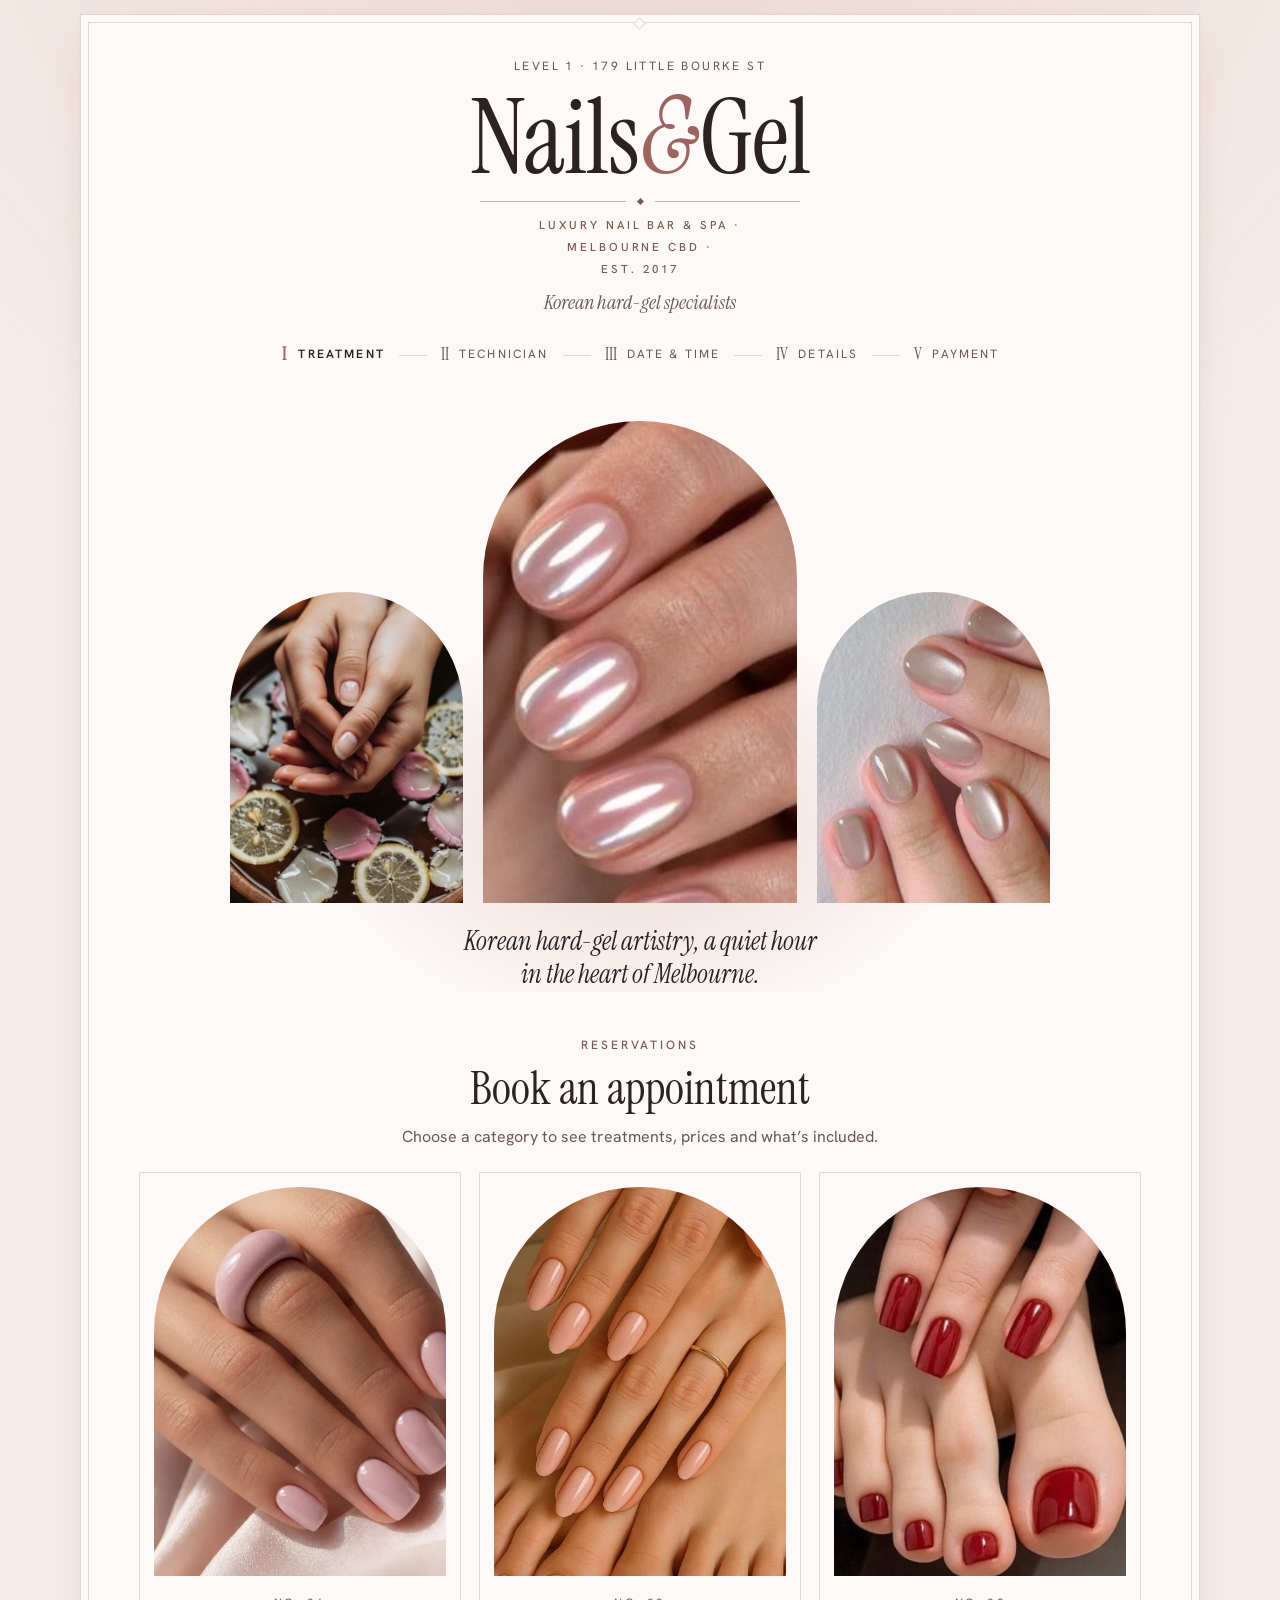
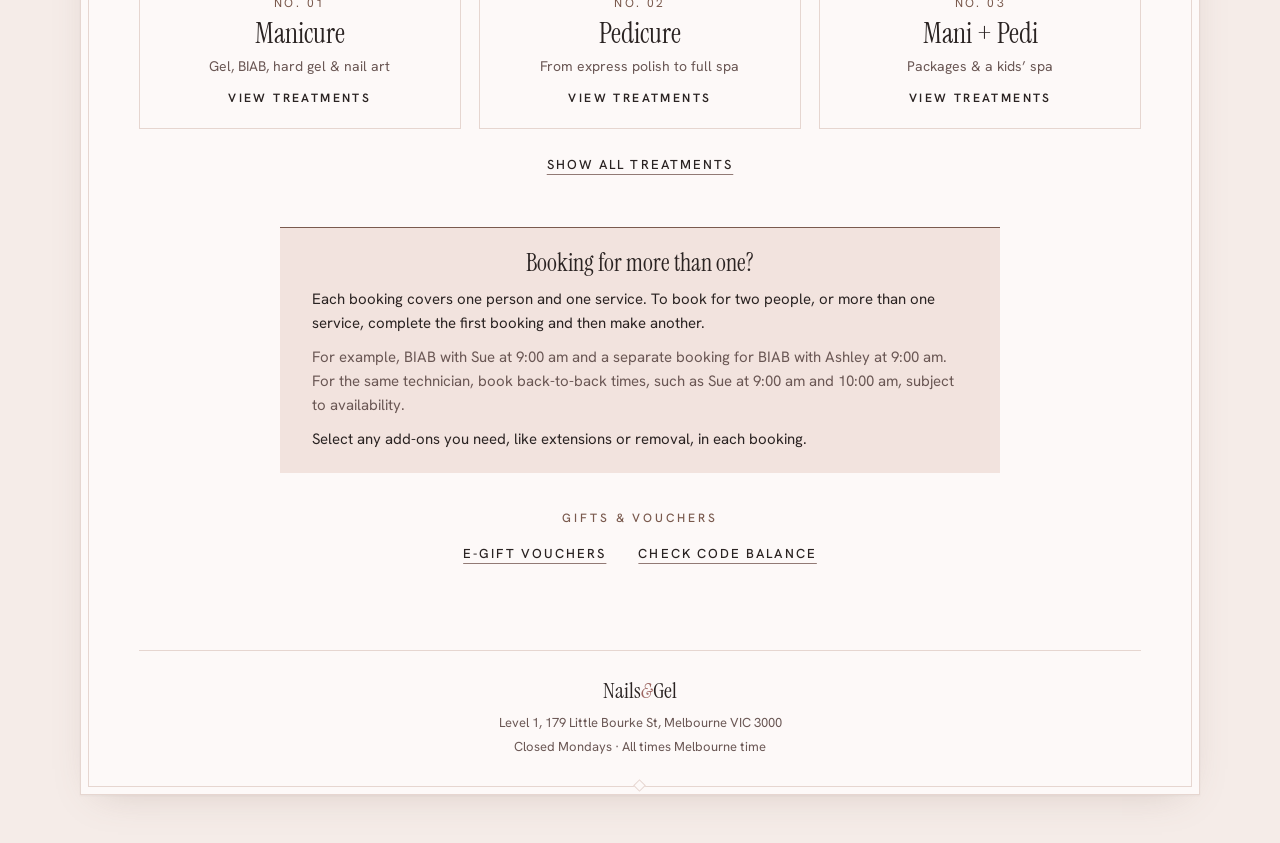
==== demo/index.html @ 98b52bda "Add Nails&Gel booking redesign: content, previews and demo - content/acuity-content.md: verbatim tra" ====
<!doctype html>
<html lang="en-AU">
<head>
<meta charset="utf-8">
<meta name="viewport" content="width=device-width, initial-scale=1, viewport-fit=cover">
<title>Nails&amp;Gel · Book an appointment</title>
<meta name="description" content="Book at Nails&amp;Gel, luxury nail bar &amp; spa and Korean hard-gel specialists in Melbourne CBD since 2017.">
<meta name="theme-color" content="#F5ECE8" media="(prefers-color-scheme: light)">
<meta name="theme-color" content="#161111" media="(prefers-color-scheme: dark)">
<link rel="preconnect" href="https://fonts.googleapis.com">
<link rel="preconnect" href="https://fonts.gstatic.com" crossorigin>
<link rel="stylesheet" href="https://fonts.googleapis.com/css2?family=Hanken+Grotesk:wght@400;500;600&amp;family=Instrument+Serif:ital@0;1&amp;display=swap">
<link rel="stylesheet" href="assets/style.css">
</head>
<body>
<!--BODY-->
<button type="button" class="skip" data-skip>Skip to booking</button>
<div class="maison">
  <header class="mast">
    <p class="addr-top">Level 1 · 179 Little Bourke St</p>
    <p class="wordmark">Nails<span class="amp">&amp;</span>Gel</p>
    <div class="rule" aria-hidden="true"><i></i></div>
    <p class="tagline"><span>Luxury nail bar &amp; spa</span> · <span>Melbourne CBD</span> · <span>Est. 2017</span></p>
    <p class="spec">Korean hard-gel specialists</p>
  </header>
  <nav class="progress" id="progress" aria-label="Booking steps"></nav>
  <div class="layout" id="layout">
    <main id="main" tabindex="-1"></main>
    <aside class="summary" id="summary" aria-label="Your booking"></aside>
  </div>
  <footer class="foot">
    <span class="fw">Nails<i>&amp;</i>Gel</span>
    <span>Level 1, 179 Little Bourke St, Melbourne VIC 3000</span>
    <span>Closed Mondays · All times Melbourne time</span>
  </footer>
</div>
<div id="live" class="sr-only" aria-live="polite" aria-atomic="true"></div>
<script src="assets/app.js"></script>
<!--/BODY-->
</body>
</html>
---- demo/assets/style.css ----
/* Nails&Gel · booking demo
   Type: Instrument Serif (display, with italic ampersand) + Hanken Grotesk (text)
   Palette: blush porcelain, rose-brown accent. All text pairs meet WCAG 2.2 AA. */

:root{
  color-scheme:light;
  --bg:#F5ECE8;          /* blush porcelain page */
  --wash:#EBD8D1;        /* gradient wash, decorative only */
  --surface:#FDF9F8;     /* card */
  --blush:#F2E3DE;       /* soft fills */
  --ink:#2A2322;         /* 13.3:1 on bg */
  --muted:#6A5754;       /* 5.8:1 on bg, 5.4:1 on blush */
  --accent:#7A5A4E;      /* rose-brown, 5.3:1 on bg */
  --rose:#9C6560;        /* display-size only (ampersand), 4.0:1 on surface */
  --line:#E6D6D0;        /* decorative hairlines */
  --field:#927A75;       /* input and control borders, 3:1+ */
  --ok:#3E6B52; --warn:#8A4B2F;
  --on-ink:#FDF9F8;
  --pay-bg:#000; --pay-fg:#fff;
  --tile-a:#F2E3DE; --tile-b:#E8D2CB;
  --shadow:0 1px 2px rgba(42,35,34,.04),0 12px 40px -18px rgba(122,90,78,.28);
  --display:"Instrument Serif","Iowan Old Style","Palatino Linotype",Palatino,"Book Antiqua",Georgia,serif;
  --body:"Hanken Grotesk",system-ui,-apple-system,"Segoe UI",Roboto,"Helvetica Neue",Arial,"Apple SD Gothic Neo","Noto Sans KR","Malgun Gothic",sans-serif;
  --r:2px;
}
@media (prefers-color-scheme:dark){
  :root:not([data-theme="light"]){
    color-scheme:dark;
    --bg:#161111; --wash:#2A1D1C; --surface:#1F1918; --blush:#2A201F;
    --ink:#F4EBE8; --muted:#BDACA8; --accent:#E2BCB1; --rose:#E7B7B1;
    --line:#3A2F2D; --field:#8A7671; --ok:#8CC7A5; --warn:#E9A98C;
    --on-ink:#1F1918; --pay-bg:#fff; --pay-fg:#000;
    --tile-a:#2A201F; --tile-b:#352826;
    --shadow:0 12px 40px -18px rgba(0,0,0,.6);
  }
}
:root[data-theme="dark"]{
  color-scheme:dark;
  --bg:#161111; --wash:#2A1D1C; --surface:#1F1918; --blush:#2A201F;
  --ink:#F4EBE8; --muted:#BDACA8; --accent:#E2BCB1; --rose:#E7B7B1;
  --line:#3A2F2D; --field:#8A7671; --ok:#8CC7A5; --warn:#E9A98C;
  --on-ink:#1F1918; --pay-bg:#fff; --pay-fg:#000;
  --tile-a:#2A201F; --tile-b:#352826;
  --shadow:0 12px 40px -18px rgba(0,0,0,.6);
}

*,*::before,*::after{box-sizing:border-box}
html{-webkit-text-size-adjust:100%;background:var(--bg)}
body{
  margin:0;min-height:100vh;
  background:
    radial-gradient(120% 60% at 50% -10%,var(--wash) 0%,transparent 60%),
    var(--bg);
  color:var(--ink);font-family:var(--body);font-size:16px;line-height:1.6;
  padding:14px 12px 48px;
  -webkit-font-smoothing:antialiased;overflow-x:hidden;
}
img{display:block;max-width:100%}
button,input,select{font:inherit;color:inherit}
button{cursor:pointer}
:focus-visible{outline:2px solid var(--ink);outline-offset:3px;border-radius:var(--r)}
.sr-only{position:absolute!important;width:1px;height:1px;padding:0;margin:-1px;overflow:hidden;clip:rect(0,0,0,0);white-space:nowrap;border:0}
.num{font-variant-numeric:tabular-nums lining-nums}
.skip{position:absolute;left:12px;top:-60px;background:var(--ink);color:var(--on-ink);padding:10px 16px;z-index:10;text-decoration:none}
.skip:focus{top:12px}

/* ---------- Frame ---------- */
.maison{
  max-width:1120px;margin-inline:auto;background:var(--surface);
  border:1px solid var(--line);outline:1px solid var(--line);outline-offset:-9px;
  box-shadow:var(--shadow);
  padding:34px clamp(18px,4.5vw,64px) 36px;position:relative;
}
.maison::before,.maison::after{ /* small corner ornaments on the inner frame */
  content:"";position:absolute;width:9px;height:9px;border:1px solid var(--line);background:var(--surface);transform:rotate(45deg);
}
.maison::before{top:4px;left:50%;margin-left:-5px}
.maison::after{bottom:4px;left:50%;margin-left:-5px}

/* ---------- Masthead ---------- */
.mast{text-align:center;display:grid;justify-items:center;gap:10px;padding-top:8px}
.addr-top{font-size:12px;letter-spacing:.2em;text-transform:uppercase;color:var(--muted);margin:0}
.wordmark{
  font-family:var(--display);font-weight:400;margin:0;
  font-size:clamp(52px,13vw,104px);line-height:.95;letter-spacing:-.01em;
  animation:mark 1.8s cubic-bezier(.2,.7,.2,1) both;
}
.wordmark .amp{font-style:italic;color:var(--rose);padding-inline:.02em;font-size:1.04em}
@keyframes mark{from{opacity:0;letter-spacing:.08em;filter:blur(3px)}to{opacity:1;letter-spacing:-.01em;filter:blur(0)}}
.rule{display:flex;align-items:center;gap:12px;width:min(320px,70%);color:var(--accent)}
.rule::before,.rule::after{content:"";flex:1;height:1px;background:currentColor;opacity:.45}
.rule i{width:5px;height:5px;background:currentColor;transform:rotate(45deg)}
.tagline{margin:0;font-size:11.5px;font-weight:500;letter-spacing:.26em;text-transform:uppercase;color:var(--accent);line-height:1.9;max-width:34ch}
.tagline span{white-space:nowrap}
.spec{margin:0;font-family:var(--display);font-style:italic;font-size:20px;color:var(--muted);line-height:1.3}

/* ---------- Progress ---------- */
.progress{margin:26px auto 0;max-width:760px}
.progress ol{list-style:none;margin:0;padding:0;display:none;justify-content:center;gap:0;counter-reset:s}
.progress li{display:flex;align-items:center;gap:10px;font-size:12px;letter-spacing:.18em;text-transform:uppercase;color:var(--muted);counter-increment:s;white-space:nowrap}
.progress li::before{content:counter(s,upper-roman);font-family:var(--display);font-size:17px;letter-spacing:0;text-transform:none;color:var(--muted);min-width:1ch;text-align:center}
.progress li:not(:last-child){margin-inline-end:14px}
.progress li:not(:last-child)::after{content:"";display:block;width:28px;height:1px;background:var(--line);margin-inline-start:4px}
.progress li[aria-current="step"]{color:var(--ink);font-weight:600}
.progress li[aria-current="step"]::before{color:var(--rose)}
.progress li.done{color:var(--accent)}
.pbar{display:grid;gap:8px;justify-items:center}
.pbar .lbl{font-size:12px;letter-spacing:.18em;text-transform:uppercase;color:var(--muted)}
.pbar .lbl b{color:var(--ink);font-weight:600}
.pbar .track{display:grid;grid-template-columns:repeat(5,1fr);gap:4px;width:min(260px,100%)}
.pbar .track i{height:2px;background:var(--line)}
.pbar .track i.on{background:var(--accent)}
@media (min-width:760px){.progress ol{display:flex}.pbar{display:none}}

/* ---------- Layout ---------- */
.layout{display:grid;grid-template-columns:minmax(0,1fr);gap:32px;margin-top:30px;align-items:start}
.layout.has-aside{grid-template-columns:minmax(0,1fr)}
@media (min-width:920px){.layout.has-aside{grid-template-columns:minmax(0,1fr) 300px;gap:48px}}
.layout:not(.has-aside) .summary{display:none}
main{min-width:0}
main:focus{outline:none}
h1,h2,h3{font-family:var(--display);font-weight:400;margin:0;text-wrap:balance;line-height:1.1}
h1{font-size:clamp(34px,6vw,46px)}
h1:focus{outline:none}
h1:focus-visible{outline:2px solid var(--ink);outline-offset:4px}
.eyebrow{font-size:12px;font-weight:500;letter-spacing:.24em;text-transform:uppercase;color:var(--accent);margin:0 0 8px}
.center{text-align:center}
.lede{color:var(--muted);margin:10px 0 0;max-width:60ch}
.center .lede{margin-inline:auto}
.sectionlabel{font-family:var(--body);line-height:1.4;font-size:12px;font-weight:600;letter-spacing:.22em;text-transform:uppercase;color:var(--accent);margin:34px 0 10px;display:flex;align-items:center;gap:12px}
.sectionlabel::after{content:"";flex:1;height:1px;background:var(--line)}
.back{display:inline-flex;align-items:center;gap:8px;min-height:44px;background:none;border:0;padding:0 2px;margin:-6px 0 10px;color:var(--muted);font-size:13px;font-weight:500;letter-spacing:.14em;text-transform:uppercase}
.back:hover{color:var(--ink)}
.textlink{background:none;border:0;padding:10px 2px;min-height:44px;color:var(--ink);text-decoration:underline;text-decoration-color:var(--field);text-underline-offset:5px;font-size:13px;font-weight:500;letter-spacing:.16em;text-transform:uppercase}
.textlink:hover{text-decoration-color:var(--ink)}
.inline-note{margin:4px 0 0;font-size:14px;color:var(--muted);text-align:center;min-height:1.6em}

/* ---------- Home: hero (the one wow: arches over a blush wash) ---------- */
.hero{position:relative;margin:4px auto 0;max-width:820px;padding:18px 0 0}
.hero::before{content:"";position:absolute;inset:30% 4% 0;background:radial-gradient(60% 70% at 50% 60%,var(--wash),transparent 70%);z-index:0}
.arches{position:relative;z-index:1;display:grid;grid-template-columns:1fr 1.35fr 1fr;gap:clamp(8px,2vw,20px);align-items:end}
.arch{margin:0;border-radius:999px 999px var(--r) var(--r);overflow:hidden;background:var(--blush);aspect-ratio:3/4.4}
.arch.mid{aspect-ratio:3/4.6}
.arch img{width:100%;height:100%;object-fit:cover}
.arch.side{aspect-ratio:3/4}
.hero-cap{position:relative;z-index:1;text-align:center;font-family:var(--display);font-style:italic;font-size:clamp(20px,3.4vw,26px);line-height:1.3;color:var(--ink);margin:22px auto 0;max-width:30ch}

.home-intro{margin-top:44px}
.cats{display:grid;grid-template-columns:1fr;gap:14px;margin-top:22px}
@media (min-width:640px){.cats{grid-template-columns:repeat(3,minmax(0,1fr));gap:18px}}
.cat{display:grid;grid-template-columns:96px minmax(0,1fr);align-items:center;gap:6px 16px;text-align:start;padding:12px;border:1px solid var(--line);background:var(--surface);transition:border-color .25s,transform .25s}
.cat:hover{border-color:var(--accent)}
.cat .img{grid-row:1/span 3;border-radius:999px 999px var(--r) var(--r);overflow:hidden;aspect-ratio:3/4;background:var(--blush)}
.cat .img img{width:100%;height:100%;object-fit:cover}
.cat .k{font-size:12px;letter-spacing:.2em;color:var(--accent);text-transform:uppercase;align-self:end}
.cat .t{font-family:var(--display);font-size:28px;line-height:1.05}
.cat .s{font-size:14px;color:var(--muted);align-self:start}
@media (min-width:640px){
  .cat{grid-template-columns:1fr;text-align:center;justify-items:center;padding:14px 14px 20px}
  .cat .img{grid-row:auto;width:100%;margin-bottom:12px}
  .cat .k{align-self:auto}
}
.cat .go{font-size:12px;letter-spacing:.2em;text-transform:uppercase;color:var(--ink);font-weight:600;margin-top:6px;display:none}
@media (min-width:640px){.cat .go{display:block}}
.showall{display:flex;justify-content:center;margin-top:14px}

.note{margin:40px auto 0;max-width:720px;background:var(--blush);padding:22px clamp(18px,4vw,32px);position:relative;border-top:1px solid var(--accent)}
.note h2{font-size:24px;text-align:center}
.note p{margin:10px 0 0;color:var(--ink);font-size:15px}
.note .ex{color:var(--muted)}
.gifts{margin:36px auto 0;text-align:center;display:grid;gap:4px;justify-items:center}
.gifts .row{display:flex;flex-wrap:wrap;justify-content:center;gap:0 28px}

.foot{margin-top:44px;padding-top:22px;border-top:1px solid var(--line);display:grid;gap:4px;text-align:center;font-size:13px;color:var(--muted)}
.foot .fw{font-family:var(--display);font-size:22px;color:var(--ink)}
.foot .fw i{color:var(--rose)}

/* ---------- Services ---------- */
.cat-head{text-align:center;margin-bottom:6px}
.groupnote{background:var(--blush);padding:14px 18px;font-size:15px;margin:22px 0 6px;border-inline-start:2px solid var(--accent)}
.svcs{display:grid;gap:14px;margin-top:18px}
.svc{display:grid;grid-template-columns:92px minmax(0,1fr);gap:0 16px;padding:14px;background:var(--surface);border:1px solid var(--line)}
@media (min-width:600px){.svc{grid-template-columns:150px minmax(0,1fr);gap:0 24px;padding:18px}}
@media (min-width:600px){.svc .media{grid-row:span 2}}
.svc .media{align-self:start;aspect-ratio:1;overflow:hidden;background:var(--blush);border-radius:var(--r)}
.svc .media img{width:100%;height:100%;object-fit:cover}
.svc .media.pos-bottom img{object-position:50% 85%}
.tile{width:100%;height:100%;display:grid;place-content:center;text-align:center;padding:8px;background:linear-gradient(160deg,var(--tile-a),var(--tile-b));color:var(--accent)}
.tile b{display:block;font-family:var(--display);font-style:italic;font-weight:400;font-size:clamp(22px,4.6vw,34px);line-height:1;color:var(--ink)}
.tile small{display:block;margin-top:6px;font-size:10px;font-weight:600;letter-spacing:.2em;text-transform:uppercase;color:var(--accent)}
.tile.sig{background:var(--ink);color:var(--on-ink)}
.tile.sig b{color:var(--on-ink)}
.tile.sig small{color:var(--on-ink);opacity:.85}
.tile .dots{display:flex;gap:5px;justify-content:center;margin-top:8px}
.tile .dots i{width:5px;height:5px;border-radius:50%;border:1px solid var(--accent)}
.tile .dots i.f{background:var(--accent)}
.svc h3{font-size:clamp(23px,3.6vw,28px);line-height:1.1}
.svc .meta{display:flex;flex-wrap:wrap;align-items:baseline;gap:2px 10px;margin-top:6px;font-size:14px;color:var(--muted)}
.svc .price{font-size:16px;font-weight:600;color:var(--ink)}
.svc .price small{font-weight:400;font-size:14px;color:var(--muted)}
.svc .price .blk{display:block}
.svc .desc{margin:8px 0 0;font-size:15px;grid-column:1/-1}
@media (min-width:600px){.svc .desc{grid-column:auto}}
.svc .body{min-width:0}
.svc .more{grid-column:1/-1;min-width:0}
@media (min-width:600px){.svc .more{grid-column:2}}
.chips{display:flex;flex-wrap:wrap;gap:6px;margin:10px 0 0;padding:0;list-style:none}
.chip{font-size:12.5px;border:1px solid var(--line);padding:2px 9px;color:var(--muted);background:var(--surface);border-radius:999px;line-height:1.5}
.chip.good{color:var(--ok);border-color:currentColor}
.chip.no{color:var(--warn);border-color:currentColor}
.chip.good::before{content:"✓ "}
.chip.no::before{content:"✕ ";font-size:.9em}
.flag{display:inline-block;font-size:11px;font-weight:600;letter-spacing:.08em;text-transform:uppercase;border:1px dashed var(--warn);color:var(--warn);padding:0 7px;border-radius:999px;line-height:1.7}
.svc-foot{display:flex;flex-wrap:wrap;gap:10px;align-items:center;justify-content:space-between;margin-top:14px}
.btn{display:inline-flex;align-items:center;justify-content:center;gap:10px;min-height:46px;padding:0 24px;border:1px solid var(--ink);background:var(--ink);color:var(--on-ink);font-size:13px;font-weight:600;letter-spacing:.18em;text-transform:uppercase;border-radius:var(--r);transition:background .2s,color .2s}
.btn:hover{background:transparent;color:var(--ink)}
.btn.ghost{background:transparent;color:var(--ink)}
.btn.ghost:hover{background:var(--ink);color:var(--on-ink)}
.svc .btn{width:100%}
@media (min-width:600px){.svc .btn{width:auto;margin-inline-start:auto}}
.allgroup+.allgroup{margin-top:46px}
.allgroup h2{font-size:32px;text-align:center}

/* ---------- Technicians ---------- */
.loc{font-size:14px;color:var(--muted);margin:10px 0 0}
.techs{display:grid;gap:12px;margin-top:20px}
@media (min-width:640px){.techs{grid-template-columns:1fr 1fr}}
.tech{display:grid;grid-template-columns:56px minmax(0,1fr);gap:2px 16px;align-items:start;text-align:start;padding:18px;border:1px solid var(--line);background:var(--surface);min-height:44px;transition:border-color .2s,background .2s}
.tech:hover{border-color:var(--accent)}
.tech[aria-pressed="true"]{border-color:var(--ink);background:var(--blush)}
.mono{grid-row:1/span 3;width:56px;height:56px;border-radius:50%;border:1px solid var(--accent);display:grid;place-items:center;font-family:var(--display);font-style:italic;font-size:28px;color:var(--accent);line-height:1}
.tech .n{font-family:var(--display);font-size:26px;line-height:1.1}
.tech .r{font-size:12px;font-weight:600;letter-spacing:.14em;text-transform:uppercase;color:var(--accent)}
.tech .d{color:var(--muted);font-size:15px;margin-top:4px}

/* ---------- Add-ons & calendar ---------- */
.checks{display:grid;gap:8px}
.check{display:flex;gap:14px;align-items:flex-start;padding:12px 14px;border:1px solid var(--line);background:var(--surface);cursor:pointer;min-height:48px}
.check:hover{border-color:var(--field)}
.check input{appearance:none;-webkit-appearance:none;flex:none;width:22px;height:22px;margin:1px 0 0;border:1.5px solid var(--field);border-radius:var(--r);background:var(--surface);display:grid;place-items:center;cursor:pointer}
.check input::after{content:"";width:6px;height:11px;border:solid var(--on-ink);border-width:0 2px 2px 0;transform:rotate(45deg) translate(-1px,-1px);opacity:0}
.check input:checked{background:var(--ink);border-color:var(--ink)}
.check input:checked::after{opacity:1}
.check:has(input:checked){border-color:var(--accent);background:var(--blush)}
.check .x{display:block;font-size:14px;color:var(--muted)}
.check .req{color:var(--warn)}
.two{display:grid;gap:0}
.cal{border:1px solid var(--line);background:var(--surface);padding:14px}
.calhead{display:flex;justify-content:space-between;align-items:center;margin-bottom:8px}
.calhead b{font-family:var(--display);font-weight:400;font-size:24px}
.calhead button{border:1px solid var(--field);background:transparent;width:44px;height:44px;border-radius:50%;font-size:20px;line-height:1}
.calhead button:disabled{opacity:.35;cursor:not-allowed}
.grid7{display:grid;grid-template-columns:repeat(7,minmax(0,1fr));gap:0;text-align:center;max-width:420px;margin-inline:auto}
.dow{font-size:11px;font-weight:600;letter-spacing:.12em;color:var(--muted);padding-block:6px}
.day{height:46px;border:1px solid transparent;background:transparent;display:grid;place-items:center;font-variant-numeric:tabular-nums;position:relative;min-width:0;border-radius:999px;font-size:15px;padding:0}
.day:hover:not(:disabled){border-color:var(--field)}
.day:disabled{color:var(--muted);opacity:.45;cursor:not-allowed;text-decoration:line-through;text-decoration-color:transparent}
.day[aria-pressed="true"]{background:var(--ink);color:var(--on-ink)}
.day .we{position:absolute;bottom:5px;left:50%;transform:translateX(-50%);width:4px;height:4px;border-radius:50%;background:var(--rose)}
.day[aria-pressed="true"] .we{background:var(--on-ink)}
.legend{display:grid;gap:2px;font-size:13px;color:var(--muted);margin-top:10px}
.legend i{display:inline-block;width:6px;height:6px;border-radius:50%;background:var(--rose);margin-inline-end:8px;vertical-align:middle}
.slots{display:grid;grid-template-columns:repeat(auto-fill,minmax(92px,1fr));gap:8px}
.slot{min-height:46px;border:1px solid var(--field);background:var(--surface);padding:8px 4px;font-variant-numeric:tabular-nums;border-radius:var(--r);font-size:15px}
.slot:hover{border-color:var(--ink)}
.slot[aria-pressed="true"]{background:var(--ink);color:var(--on-ink);border-color:var(--ink)}
.placeholder{border:1px dashed var(--field);padding:22px;text-align:center;color:var(--muted);font-size:15px;font-family:var(--display);font-style:italic;font-size:20px}
.hint{font-size:13px;color:var(--muted);margin:8px 0 0}

/* ---------- Form ---------- */
.form{display:grid;grid-template-columns:1fr;gap:16px;margin-top:6px}
@media (min-width:600px){.form{grid-template-columns:1fr 1fr}}
.full{grid-column:1/-1}
.field{display:grid;gap:6px;font-size:14px;font-weight:600}
.field .req{color:var(--warn);font-weight:400}
.field input,.field select{min-height:48px;padding:10px 14px;border:1px solid var(--field);background:var(--surface);font-weight:400;border-radius:var(--r);width:100%;min-width:0;font-size:16px}
.field input:focus-visible,.field select:focus-visible{outline-offset:1px}
.field .hint{font-weight:400;margin:0}
.phone{display:grid;grid-template-columns:auto minmax(0,1fr)}
.phone select{width:auto;border-inline-end:0;border-radius:var(--r) 0 0 var(--r);padding-inline:10px 6px;background:var(--blush)}
.phone input{border-radius:0 var(--r) var(--r) 0}
.korean{margin:0;padding:12px 14px;background:var(--blush);font-size:15px;color:var(--ink)}
.korean span{display:block;font-size:12px;color:var(--muted);margin-top:2px}
.legal-links{display:flex;flex-wrap:wrap;gap:0 18px;margin:-6px 0 0 50px}
.legal-links .textlink{font-size:12px;letter-spacing:.12em;padding-block:6px}
.policies{display:grid;gap:8px}
details{border:1px solid var(--line);background:var(--surface)}
details[open]{border-color:var(--field)}
summary{cursor:pointer;padding:12px 16px;min-height:52px;display:grid;grid-template-columns:minmax(0,1fr) auto;align-items:center;gap:2px 12px;list-style:none}
summary::-webkit-details-marker{display:none}
summary .st{font-family:var(--display);font-size:21px;line-height:1.2}
summary small{grid-column:1;font-size:13px;color:var(--muted)}
summary::after{content:"+";grid-row:1/span 2;grid-column:2;font-size:22px;font-weight:300;color:var(--accent);width:28px;text-align:center}
details[open] summary::after{content:"–"}
.pbody{padding:0 16px 16px;font-size:15px}
.pbody ol,.pbody ul{margin:6px 0 0;padding-inline-start:20px;display:grid;gap:6px}
.pbody p{margin:8px 0 0}
.cta{margin-top:22px;width:100%;min-height:54px;border:1px solid var(--ink);background:var(--ink);color:var(--on-ink);font-size:14px;font-weight:600;letter-spacing:.2em;text-transform:uppercase;border-radius:var(--r)}
.cta:disabled{background:transparent;color:var(--muted);border-color:var(--field);cursor:not-allowed}
.why{font-size:14px;color:var(--muted);margin-top:10px;text-align:center}

/* ---------- Payment ---------- */
.paybox{display:grid;gap:12px;margin-top:22px;max-width:480px}
.depositline{display:flex;justify-content:space-between;align-items:baseline;padding:14px 0;border-block:1px solid var(--line);margin-top:18px;max-width:480px}
.depositline b{font-family:var(--display);font-weight:400;font-size:34px}
.depositline span{font-size:14px;color:var(--muted)}
.applepay{height:54px;border:0;border-radius:8px;background:var(--pay-bg);color:var(--pay-fg);font:500 21px/1 -apple-system,"SF Pro Text","Helvetica Neue",Arial,sans-serif;display:flex;align-items:center;justify-content:center;gap:4px;letter-spacing:-.01em}
.applepay svg{width:19px;height:23px;fill:currentColor;margin-top:-4px}
.gpay{height:54px;border:1px solid var(--field);border-radius:8px;background:#fff;color:#3c4043;font:500 19px/1 "Google Sans",Roboto,Arial,sans-serif;display:flex;align-items:center;justify-content:center;gap:6px}
.gpay svg{width:20px;height:20px}
.or{display:flex;align-items:center;gap:12px;color:var(--muted);font-size:12px;letter-spacing:.18em;text-transform:uppercase;margin-block:6px}
.or::before,.or::after{content:"";flex:1;height:1px;background:var(--line)}
.cardform{display:grid;gap:12px;grid-template-columns:1fr 1fr}
.cardform .full{grid-column:1/-1}
.cards{display:flex;gap:6px;flex-wrap:wrap;font-size:11px;font-weight:600;letter-spacing:.08em;color:var(--muted)}
.cards span{border:1px solid var(--line);padding:1px 6px;border-radius:3px}
.secure{font-size:13px;color:var(--muted);text-align:center;margin:0}

/* ---------- Summary ---------- */
.summary{border:1px solid var(--line);background:var(--surface);padding:22px;display:grid;gap:10px;align-content:start;position:relative}
@media (min-width:920px){.summary{position:sticky;top:18px}}
.summary h2{font-size:26px;text-align:center}
.summary .sm-img{aspect-ratio:16/9;overflow:hidden;border-radius:var(--r);background:var(--blush)}
.summary .sm-img img{width:100%;height:100%;object-fit:cover}
.srow{display:flex;justify-content:space-between;gap:14px;font-size:15px;border-top:1px solid var(--line);padding-top:8px}
.srow span:first-child{color:var(--muted);flex:none}
.srow span:last-child{text-align:end}
.srow.total{border-top:1px solid var(--ink);padding-top:10px;font-weight:600}
.srow.total span:first-child{color:var(--ink)}
.small{color:var(--muted);font-size:13px;margin:0}

/* ---------- Confirmation ---------- */
.done{text-align:center;padding-block:20px 8px;display:grid;gap:12px;justify-items:center}
.done .seal{width:84px;height:84px;border:1px solid var(--accent);border-radius:50%;display:grid;place-items:center;outline:1px solid var(--line);outline-offset:5px}
.done .seal svg{width:30px;height:30px;stroke:var(--accent);fill:none;stroke-width:1.5}
.done .when{font-family:var(--display);font-size:26px;line-height:1.25;margin:0}

@media (prefers-reduced-motion:reduce){
  *,*::before,*::after{animation:none!important;transition:none!important}
}
@media (max-width:380px){
  body{padding-inline:8px}
  .maison{padding-inline:14px;outline-offset:-6px}
  .tagline{font-size:10.5px;letter-spacing:.2em}
  .cal{padding:10px 6px}
}
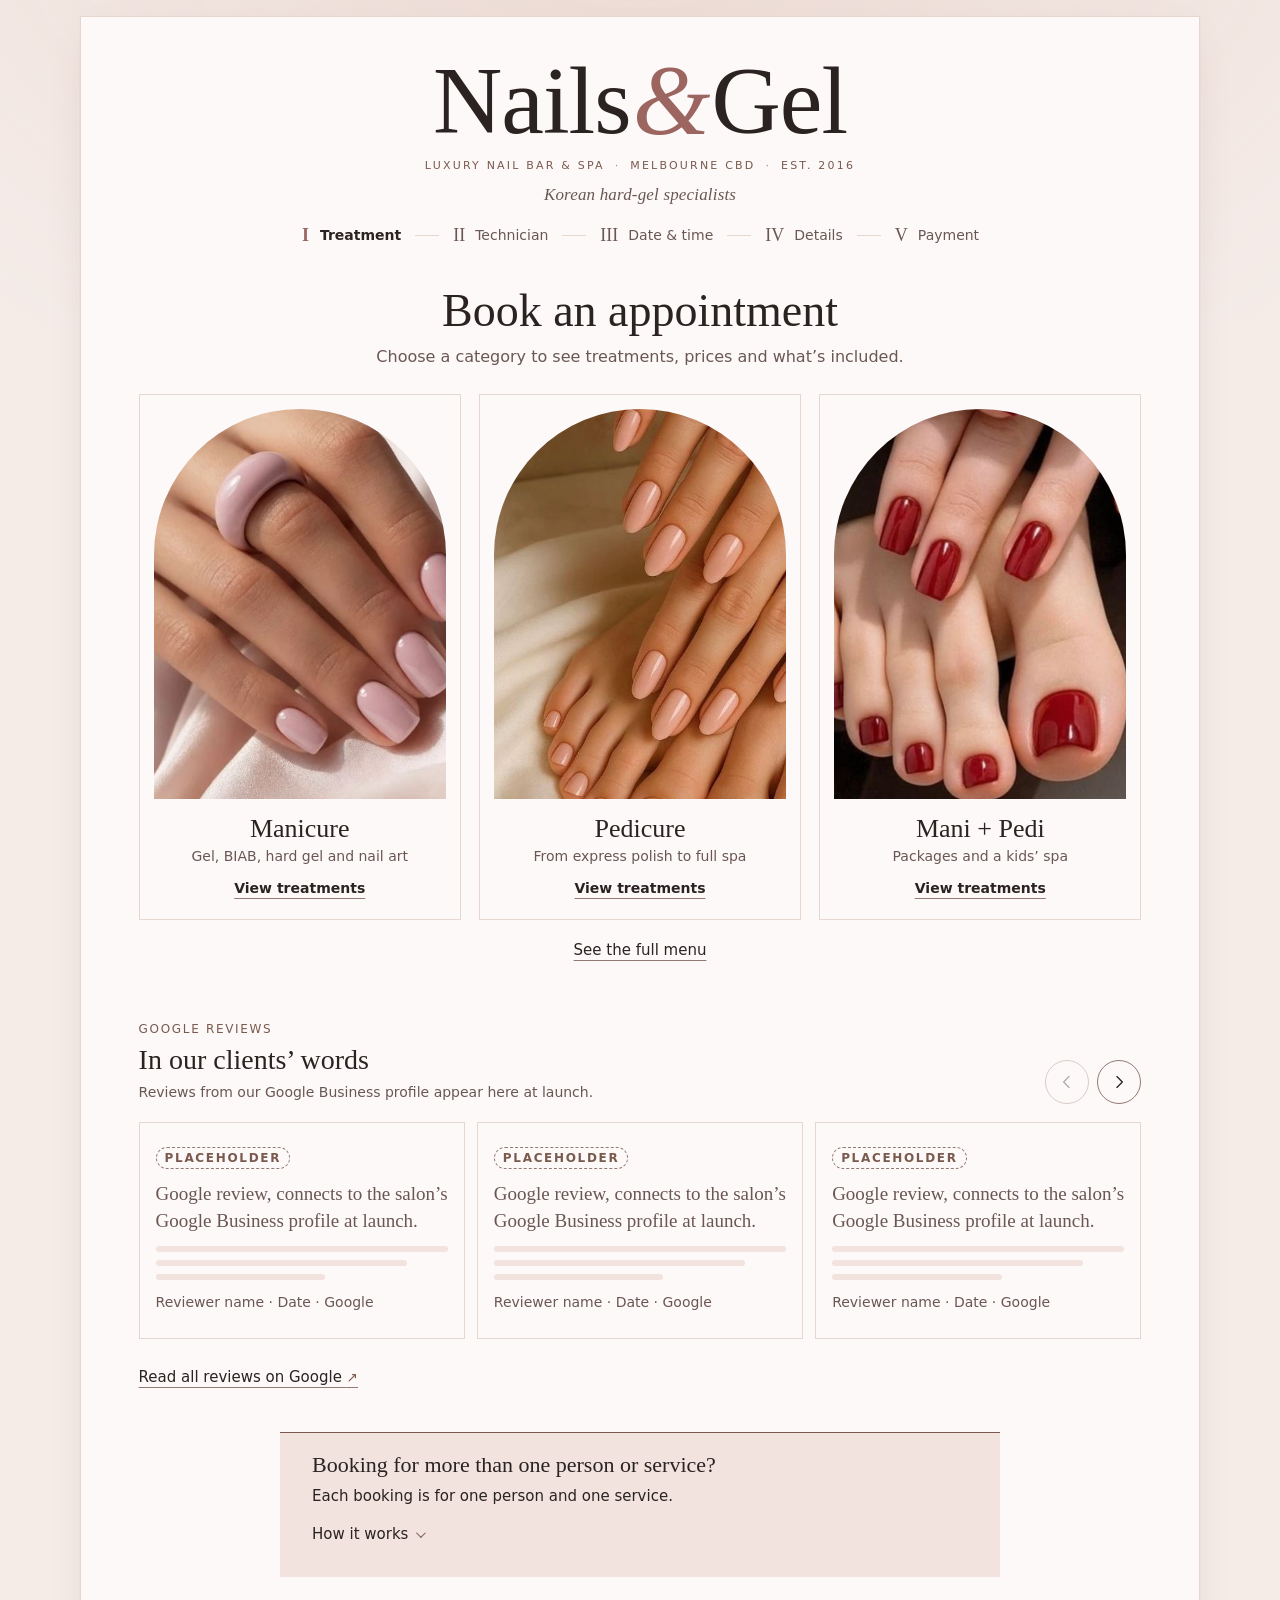
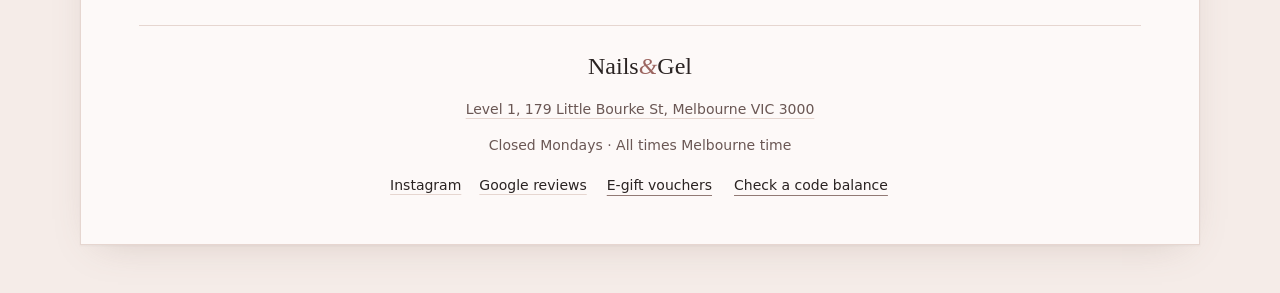
==== commit 13eaa2df: "Refine Nails&Gel demo after expert reviews and QA - Masthead: wordmark, tagline with Est. 2016, Kore" ====
--- a/demo/index.html
+++ b/demo/index.html
@@ -3,25 +3,36 @@
 <head>
 <meta charset="utf-8">
 <meta name="viewport" content="width=device-width, initial-scale=1, viewport-fit=cover">
-<title>Nails&amp;Gel · Book an appointment</title>
-<meta name="description" content="Book at Nails&amp;Gel, luxury nail bar &amp; spa and Korean hard-gel specialists in Melbourne CBD since 2017.">
-<meta name="theme-color" content="#F5ECE8" media="(prefers-color-scheme: light)">
+<meta http-equiv="Content-Security-Policy" content="default-src 'none'; script-src 'self'; style-src 'self' https://fonts.googleapis.com; font-src https://fonts.gstatic.com; img-src 'self'; object-src 'none'; base-uri 'none'; form-action 'none'">
+<meta name="referrer" content="strict-origin-when-cross-origin">
+<title>Korean Nail Salon Melbourne CBD · Hard Gel &amp; BIAB · Nails&amp;Gel</title>
+<meta name="description" content="Korean hard-gel specialists in Melbourne CBD since 2016. Hard gel, BIAB and gel manicures, spa pedicures and nail art. Level 1, 179 Little Bourke St. Book online.">
+<meta property="og:type" content="website">
+<meta property="og:locale" content="en_AU">
+<meta property="og:site_name" content="Nails&amp;Gel">
+<meta property="og:title" content="Nails&amp;Gel · Korean nail salon, Melbourne CBD">
+<meta property="og:description" content="Korean hard-gel specialists in Melbourne CBD since 2016. Hard gel, BIAB and gel manicures, spa pedicures and nail art. Level 1, 179 Little Bourke St. Book online.">
+<meta name="theme-color" content="#FDF9F8" media="(prefers-color-scheme: light)">
 <meta name="theme-color" content="#161111" media="(prefers-color-scheme: dark)">
 <link rel="preconnect" href="https://fonts.googleapis.com">
 <link rel="preconnect" href="https://fonts.gstatic.com" crossorigin>
 <link rel="stylesheet" href="https://fonts.googleapis.com/css2?family=Hanken+Grotesk:wght@400;500;600&amp;family=Instrument+Serif:ital@0;1&amp;display=swap">
 <link rel="stylesheet" href="assets/style.css">
+<!-- JSON-LD is a data block, not an executed script, so script-src 'self' does not block it.
+     No aggregateRating and no openingHours until live Google data and confirmed hours exist. -->
+<script type="application/ld+json">
+{"@context":"https://schema.org","@type":"NailSalon","name":"Nails&Gel","description":"Luxury nail bar and spa. Korean hard-gel specialists in Melbourne CBD.","foundingDate":"2016","address":{"@type":"PostalAddress","streetAddress":"Level 1, 179 Little Bourke St","addressLocality":"Melbourne","addressRegion":"VIC","postalCode":"3000","addressCountry":"AU"},"sameAs":["https://www.instagram.com/nailangelmelbourne/"]}
+</script>
+<script src="assets/app.js" defer></script>
 </head>
 <body>
 <!--BODY-->
-<button type="button" class="skip" data-skip>Skip to booking</button>
-<div class="maison">
+<a class="skip" href="#main">Skip to booking</a>
+<div class="maison" data-step="0">
   <header class="mast">
-    <p class="addr-top">Level 1 · 179 Little Bourke St</p>
-    <p class="wordmark">Nails<span class="amp">&amp;</span>Gel</p>
-    <div class="rule" aria-hidden="true"><i></i></div>
-    <p class="tagline"><span>Luxury nail bar &amp; spa</span> · <span>Melbourne CBD</span> · <span>Est. 2017</span></p>
-    <p class="spec">Korean hard-gel specialists</p>
+    <a class="wordmark" href="./" data-reset aria-label="Nails&amp;Gel, start a new booking">Nails<span class="amp">&amp;</span>Gel</a>
+    <p class="tagline"><span>Luxury nail bar &amp; spa</span><span>Melbourne CBD</span><span>Est. 2016</span></p>
+    <p class="subtitle">Korean hard-gel specialists</p>
   </header>
   <nav class="progress" id="progress" aria-label="Booking steps"></nav>
   <div class="layout" id="layout">
@@ -30,12 +41,31 @@
   </div>
   <footer class="foot">
     <span class="fw">Nails<i>&amp;</i>Gel</span>
-    <span>Level 1, 179 Little Bourke St, Melbourne VIC 3000</span>
+    <a href="https://www.google.com/maps/search/?api=1&amp;query=Level%201%2C%20179%20Little%20Bourke%20St%2C%20Melbourne%20VIC%203000" target="_blank" rel="noopener noreferrer">Level 1, 179 Little Bourke St, Melbourne <span class="nowrap">VIC 3000</span><span class="sr-only"> (map, opens in a new tab)</span></a>
     <span>Closed Mondays · All times Melbourne time</span>
+    <span class="foot-links">
+      <a href="https://www.instagram.com/nailangelmelbourne/" target="_blank" rel="noopener noreferrer">Instagram<span class="sr-only"> (opens in a new tab)</span></a>
+      <a href="https://www.google.com/maps/search/?api=1&amp;query=Nail%26Gel%20179%20Little%20Bourke%20St%20Melbourne" target="_blank" rel="noopener noreferrer">Google reviews<span class="sr-only"> (opens in a new tab)</span></a>
+      <button type="button" class="textlink" data-note="E-gift vouchers" data-target="footnote">E-gift vouchers</button>
+      <button type="button" class="textlink" data-note="Code balance check" data-target="footnote">Check a code balance</button>
+    </span>
+    <span class="inline-note" id="footnote" aria-live="polite"></span>
   </footer>
 </div>
+<div class="bar" id="bar" role="region" aria-label="Current booking" hidden>
+  <button type="button" class="bar-sum" data-action="open-sheet" aria-haspopup="dialog" aria-controls="sheet">
+    <span class="bar-t"></span>
+    <span class="bar-s"></span>
+  </button>
+  <button type="button" class="bar-cta" hidden>Continue</button>
+  <p class="bar-due" hidden>Due today <b class="num">$30</b></p>
+</div>
+<dialog class="sheet" id="sheet" aria-labelledby="sheet-h">
+  <h2 id="sheet-h">Your booking</h2>
+  <div id="sheet-body" class="sheet-body"></div>
+  <button type="button" class="btn ghost" data-action="close-sheet">Close</button>
+</dialog>
 <div id="live" class="sr-only" aria-live="polite" aria-atomic="true"></div>
-<script src="assets/app.js"></script>
 <!--/BODY-->
 </body>
 </html>
--- a/demo/assets/style.css
+++ b/demo/assets/style.css
@@ -1,36 +1,31 @@
 /* Nails&Gel · booking demo
-   Type: Instrument Serif (display, with italic ampersand) + Hanken Grotesk (text)
-   Palette: blush porcelain, rose-brown accent. All text pairs meet WCAG 2.2 AA. */
+   Type: Instrument Serif (display, italic ampersand) + Hanken Grotesk (text, 400/500/600)
+   Palette: blush porcelain with a rose-brown accent. Text pairs meet WCAG 2.2 AA (see README).
+   Motion is added only inside prefers-reduced-motion:no-preference. */
+
+/* Metric-adjusted fallback so the swap to Instrument Serif doesn't reflow the wordmark. */
+@font-face{font-family:"Serif Fallback";src:local("Georgia"),local("Times New Roman");size-adjust:86%;ascent-override:92%}
 
 :root{
   color-scheme:light;
-  --bg:#F5ECE8;          /* blush porcelain page */
-  --wash:#EBD8D1;        /* gradient wash, decorative only */
-  --surface:#FDF9F8;     /* card */
-  --blush:#F2E3DE;       /* soft fills */
-  --ink:#2A2322;         /* 13.3:1 on bg */
-  --muted:#6A5754;       /* 5.8:1 on bg, 5.4:1 on blush */
-  --accent:#7A5A4E;      /* rose-brown, 5.3:1 on bg */
-  --rose:#9C6560;        /* display-size only (ampersand), 4.0:1 on surface */
-  --line:#E6D6D0;        /* decorative hairlines */
-  --field:#927A75;       /* input and control borders, 3:1+ */
-  --ok:#3E6B52; --warn:#8A4B2F;
-  --on-ink:#FDF9F8;
-  --pay-bg:#000; --pay-fg:#fff;
-  --tile-a:#F2E3DE; --tile-b:#E8D2CB;
+  --bg:#F5ECE8; --wash:#EBD8D1; --surface:#FDF9F8; --blush:#F2E3DE;
+  --ink:#2A2322; --muted:#6A5754; --accent:#7A5A4E; --rose:#9C6560;
+  --line:#E6D6D0; --field:#927A75; --ok:#3E6B52; --warn:#8A4B2F; --err:#9B2F24;
+  --on-ink:#FDF9F8; --pay-bg:#000; --pay-fg:#fff;
   --shadow:0 1px 2px rgba(42,35,34,.04),0 12px 40px -18px rgba(122,90,78,.28);
-  --display:"Instrument Serif","Iowan Old Style","Palatino Linotype",Palatino,"Book Antiqua",Georgia,serif;
+  --display:"Instrument Serif","Serif Fallback","Iowan Old Style","Palatino Linotype",Palatino,Georgia,serif;
   --body:"Hanken Grotesk",system-ui,-apple-system,"Segoe UI",Roboto,"Helvetica Neue",Arial,"Apple SD Gothic Neo","Noto Sans KR","Malgun Gothic",sans-serif;
   --r:2px;
+  --s1:4px; --s2:8px; --s3:12px; --s4:16px; --s5:24px; --s6:32px; --s7:48px; --s8:64px;
+  --gutter:20px;
 }
 @media (prefers-color-scheme:dark){
   :root:not([data-theme="light"]){
     color-scheme:dark;
     --bg:#161111; --wash:#2A1D1C; --surface:#1F1918; --blush:#2A201F;
     --ink:#F4EBE8; --muted:#BDACA8; --accent:#E2BCB1; --rose:#E7B7B1;
-    --line:#3A2F2D; --field:#8A7671; --ok:#8CC7A5; --warn:#E9A98C;
+    --line:#3A2F2D; --field:#8A7671; --ok:#8CC7A5; --warn:#E9A98C; --err:#F2A99E;
     --on-ink:#1F1918; --pay-bg:#fff; --pay-fg:#000;
-    --tile-a:#2A201F; --tile-b:#352826;
     --shadow:0 12px 40px -18px rgba(0,0,0,.6);
   }
 }
@@ -38,9 +33,8 @@
   color-scheme:dark;
   --bg:#161111; --wash:#2A1D1C; --surface:#1F1918; --blush:#2A201F;
   --ink:#F4EBE8; --muted:#BDACA8; --accent:#E2BCB1; --rose:#E7B7B1;
-  --line:#3A2F2D; --field:#8A7671; --ok:#8CC7A5; --warn:#E9A98C;
+  --line:#3A2F2D; --field:#8A7671; --ok:#8CC7A5; --warn:#E9A98C; --err:#F2A99E;
   --on-ink:#1F1918; --pay-bg:#fff; --pay-fg:#000;
-  --tile-a:#2A201F; --tile-b:#352826;
   --shadow:0 12px 40px -18px rgba(0,0,0,.6);
 }
 
@@ -48,299 +42,446 @@
 html{-webkit-text-size-adjust:100%;background:var(--bg)}
 body{
   margin:0;min-height:100vh;
-  background:
-    radial-gradient(120% 60% at 50% -10%,var(--wash) 0%,transparent 60%),
-    var(--bg);
-  color:var(--ink);font-family:var(--body);font-size:16px;line-height:1.6;
-  padding:14px 12px 48px;
-  -webkit-font-smoothing:antialiased;overflow-x:hidden;
+  background:radial-gradient(120% 60% at 50% -10%,var(--wash) 0%,transparent 60%),var(--bg);
+  color:var(--ink);font-family:var(--body);font-size:16px;line-height:1.55;
+  padding:16px 16px 48px;-webkit-font-smoothing:antialiased;overflow-x:hidden;
 }
 img{display:block;max-width:100%}
 button,input,select{font:inherit;color:inherit}
 button{cursor:pointer}
+a{color:inherit}
+svg{flex:none}
 :focus-visible{outline:2px solid var(--ink);outline-offset:3px;border-radius:var(--r)}
 .sr-only{position:absolute!important;width:1px;height:1px;padding:0;margin:-1px;overflow:hidden;clip:rect(0,0,0,0);white-space:nowrap;border:0}
 .num{font-variant-numeric:tabular-nums lining-nums}
-.skip{position:absolute;left:12px;top:-60px;background:var(--ink);color:var(--on-ink);padding:10px 16px;z-index:10;text-decoration:none}
+[hidden]{display:none!important}
+.skip{position:absolute;left:12px;top:-80px;background:var(--ink);color:var(--on-ink);padding:12px 18px;z-index:50;text-decoration:none;font-weight:600}
 .skip:focus{top:12px}
 
-/* ---------- Frame ---------- */
-.maison{
-  max-width:1120px;margin-inline:auto;background:var(--surface);
-  border:1px solid var(--line);outline:1px solid var(--line);outline-offset:-9px;
-  box-shadow:var(--shadow);
-  padding:34px clamp(18px,4.5vw,64px) 36px;position:relative;
-}
-.maison::before,.maison::after{ /* small corner ornaments on the inner frame */
-  content:"";position:absolute;width:9px;height:9px;border:1px solid var(--line);background:var(--surface);transform:rotate(45deg);
-}
-.maison::before{top:4px;left:50%;margin-left:-5px}
-.maison::after{bottom:4px;left:50%;margin-left:-5px}
-
-/* ---------- Masthead ---------- */
-.mast{text-align:center;display:grid;justify-items:center;gap:10px;padding-top:8px}
-.addr-top{font-size:12px;letter-spacing:.2em;text-transform:uppercase;color:var(--muted);margin:0}
-.wordmark{
-  font-family:var(--display);font-weight:400;margin:0;
-  font-size:clamp(52px,13vw,104px);line-height:.95;letter-spacing:-.01em;
-  animation:mark 1.8s cubic-bezier(.2,.7,.2,1) both;
-}
+/* ---------- Frame: one hairline on desktop, none on phones ---------- */
+.maison{max-width:1120px;margin-inline:auto;background:var(--surface);border:1px solid var(--line);box-shadow:var(--shadow);
+  padding:32px clamp(20px,4.5vw,64px) 36px;position:relative}
+@media (max-width:639px){
+  body{padding:0;background:var(--surface)}
+  .maison{border:0;box-shadow:none;padding:20px var(--gutter) 32px;min-height:100vh}
+}
+
+/* ---------- Masthead: wordmark + tagline only ---------- */
+.mast{display:grid;justify-items:center;gap:8px;padding-top:4px;text-align:center}
+.wordmark{font-family:var(--display);font-weight:400;font-size:clamp(44px,12vw,96px);line-height:.95;letter-spacing:-.01em;color:var(--ink);text-decoration:none;border-radius:var(--r)}
 .wordmark .amp{font-style:italic;color:var(--rose);padding-inline:.02em;font-size:1.04em}
-@keyframes mark{from{opacity:0;letter-spacing:.08em;filter:blur(3px)}to{opacity:1;letter-spacing:-.01em;filter:blur(0)}}
-.rule{display:flex;align-items:center;gap:12px;width:min(320px,70%);color:var(--accent)}
-.rule::before,.rule::after{content:"";flex:1;height:1px;background:currentColor;opacity:.45}
-.rule i{width:5px;height:5px;background:currentColor;transform:rotate(45deg)}
-.tagline{margin:0;font-size:11.5px;font-weight:500;letter-spacing:.26em;text-transform:uppercase;color:var(--accent);line-height:1.9;max-width:34ch}
+.tagline{margin:0;font-size:11px;font-weight:500;letter-spacing:.2em;text-transform:uppercase;color:var(--accent);line-height:1.8;
+  display:flex;flex-wrap:wrap;justify-content:center;column-gap:.9em}
 .tagline span{white-space:nowrap}
-.spec{margin:0;font-family:var(--display);font-style:italic;font-size:20px;color:var(--muted);line-height:1.3}
+.tagline span+span::before{content:"·";margin-inline-end:.9em;opacity:.7}
+.subtitle{margin:0;font:italic 17px/1.3 var(--display);color:var(--muted);letter-spacing:.01em}
+@media (max-width:479px){
+  .tagline span:first-child{flex-basis:100%}
+  .tagline span:nth-child(2)::before{content:none}
+}
+@media (max-width:919px){
+  .maison:not([data-step="0"]) .wordmark{font-size:34px;padding-block:5px;margin-block:-5px} /* 44px tap target, same layout */
+  .maison:not([data-step="0"]) .subtitle{display:none} /* compact masthead: wordmark + tagline only */
+  .maison:not([data-step="0"]) .mast{gap:2px}
+}
 
 /* ---------- Progress ---------- */
-.progress{margin:26px auto 0;max-width:760px}
-.progress ol{list-style:none;margin:0;padding:0;display:none;justify-content:center;gap:0;counter-reset:s}
-.progress li{display:flex;align-items:center;gap:10px;font-size:12px;letter-spacing:.18em;text-transform:uppercase;color:var(--muted);counter-increment:s;white-space:nowrap}
-.progress li::before{content:counter(s,upper-roman);font-family:var(--display);font-size:17px;letter-spacing:0;text-transform:none;color:var(--muted);min-width:1ch;text-align:center}
+.progress{margin:20px auto 0;max-width:760px}
+.progress ol{list-style:none;margin:0;padding:0;display:flex;justify-content:center;counter-reset:s}
+.progress li{display:flex;align-items:center;gap:10px;font-size:14px;color:var(--muted);counter-increment:s;white-space:nowrap}
+.progress li::before{content:counter(s,upper-roman);font-family:var(--display);font-size:18px;color:var(--muted);min-width:1ch;text-align:center}
 .progress li:not(:last-child){margin-inline-end:14px}
-.progress li:not(:last-child)::after{content:"";display:block;width:28px;height:1px;background:var(--line);margin-inline-start:4px}
+.progress li:not(:last-child)::after{content:"";display:block;width:24px;height:1px;background:var(--line);margin-inline-start:4px}
 .progress li[aria-current="step"]{color:var(--ink);font-weight:600}
 .progress li[aria-current="step"]::before{color:var(--rose)}
-.progress li.done{color:var(--accent)}
-.pbar{display:grid;gap:8px;justify-items:center}
-.pbar .lbl{font-size:12px;letter-spacing:.18em;text-transform:uppercase;color:var(--muted)}
+.progress li.is-done{color:var(--accent)}
+.progress li button{background:none;border:0;padding:0 2px;min-height:44px;color:inherit;font:inherit;text-decoration:underline;text-decoration-color:var(--line);text-underline-offset:5px}
+@media (hover:hover){.progress li button:hover{text-decoration-color:currentColor}}
+.pbar{display:grid;gap:8px}
+.pbar .lbl{font-size:13px;color:var(--muted)}
 .pbar .lbl b{color:var(--ink);font-weight:600}
-.pbar .track{display:grid;grid-template-columns:repeat(5,1fr);gap:4px;width:min(260px,100%)}
+.pbar .track{display:grid;grid-template-columns:repeat(5,1fr);gap:4px;width:100%}
 .pbar .track i{height:2px;background:var(--line)}
 .pbar .track i.on{background:var(--accent)}
-@media (min-width:760px){.progress ol{display:flex}.pbar{display:none}}
-
-/* ---------- Layout ---------- */
-.layout{display:grid;grid-template-columns:minmax(0,1fr);gap:32px;margin-top:30px;align-items:start}
-.layout.has-aside{grid-template-columns:minmax(0,1fr)}
+@media (min-width:760px){.pbar{display:none}}
+@media (max-width:759px){
+  /* still read by screen readers on phones (bug B4) */
+  .progress ol{position:absolute;width:1px;height:1px;overflow:hidden;clip:rect(0 0 0 0);white-space:nowrap}
+}
+.maison[data-step="0"] .progress{margin-top:16px}
+
+/* ---------- Layout and type ---------- */
+.layout{display:grid;grid-template-columns:minmax(0,1fr);gap:32px;margin-top:24px;align-items:start}
 @media (min-width:920px){.layout.has-aside{grid-template-columns:minmax(0,1fr) 300px;gap:48px}}
 .layout:not(.has-aside) .summary{display:none}
 main{min-width:0}
 main:focus{outline:none}
-h1,h2,h3{font-family:var(--display);font-weight:400;margin:0;text-wrap:balance;line-height:1.1}
-h1{font-size:clamp(34px,6vw,46px)}
+h1,h2,h3,h4{font-family:var(--display);font-weight:400;margin:0;text-wrap:balance;line-height:1.1}
+h1{font-size:clamp(34px,5vw,46px);line-height:1.08}
 h1:focus{outline:none}
 h1:focus-visible{outline:2px solid var(--ink);outline-offset:4px}
-.eyebrow{font-size:12px;font-weight:500;letter-spacing:.24em;text-transform:uppercase;color:var(--accent);margin:0 0 8px}
+.eyebrow{font-size:12px;font-weight:500;letter-spacing:.14em;text-transform:uppercase;color:var(--accent);margin:0 0 6px}
 .center{text-align:center}
 .lede{color:var(--muted);margin:10px 0 0;max-width:60ch}
 .center .lede{margin-inline:auto}
-.sectionlabel{font-family:var(--body);line-height:1.4;font-size:12px;font-weight:600;letter-spacing:.22em;text-transform:uppercase;color:var(--accent);margin:34px 0 10px;display:flex;align-items:center;gap:12px}
+.sectionlabel{font-family:var(--body);line-height:1.4;font-size:12px;font-weight:600;letter-spacing:.14em;text-transform:uppercase;color:var(--accent);
+  margin:var(--s6) 0 var(--s3);display:flex;align-items:center;gap:12px}
 .sectionlabel::after{content:"";flex:1;height:1px;background:var(--line)}
-.back{display:inline-flex;align-items:center;gap:8px;min-height:44px;background:none;border:0;padding:0 2px;margin:-6px 0 10px;color:var(--muted);font-size:13px;font-weight:500;letter-spacing:.14em;text-transform:uppercase}
-.back:hover{color:var(--ink)}
-.textlink{background:none;border:0;padding:10px 2px;min-height:44px;color:var(--ink);text-decoration:underline;text-decoration-color:var(--field);text-underline-offset:5px;font-size:13px;font-weight:500;letter-spacing:.16em;text-transform:uppercase}
-.textlink:hover{text-decoration-color:var(--ink)}
-.inline-note{margin:4px 0 0;font-size:14px;color:var(--muted);text-align:center;min-height:1.6em}
-
-/* ---------- Home: hero (the one wow: arches over a blush wash) ---------- */
-.hero{position:relative;margin:4px auto 0;max-width:820px;padding:18px 0 0}
-.hero::before{content:"";position:absolute;inset:30% 4% 0;background:radial-gradient(60% 70% at 50% 60%,var(--wash),transparent 70%);z-index:0}
-.arches{position:relative;z-index:1;display:grid;grid-template-columns:1fr 1.35fr 1fr;gap:clamp(8px,2vw,20px);align-items:end}
-.arch{margin:0;border-radius:999px 999px var(--r) var(--r);overflow:hidden;background:var(--blush);aspect-ratio:3/4.4}
-.arch.mid{aspect-ratio:3/4.6}
-.arch img{width:100%;height:100%;object-fit:cover}
-.arch.side{aspect-ratio:3/4}
-.hero-cap{position:relative;z-index:1;text-align:center;font-family:var(--display);font-style:italic;font-size:clamp(20px,3.4vw,26px);line-height:1.3;color:var(--ink);margin:22px auto 0;max-width:30ch}
-
-.home-intro{margin-top:44px}
-.cats{display:grid;grid-template-columns:1fr;gap:14px;margin-top:22px}
+.back{display:inline-flex;align-items:center;gap:4px;min-height:44px;background:none;border:0;padding:0 4px 0 0;margin:-8px 0 var(--s3) -4px;color:var(--muted);font-size:15px;font-weight:500}
+.back svg,.rv-btn svg,.calhead svg{width:20px;height:20px;fill:none;stroke:currentColor;stroke-width:1.6;stroke-linecap:round;stroke-linejoin:round}
+@media (hover:hover){.back:hover{color:var(--ink)}}
+.textlink{background:none;border:0;padding:10px 2px;min-height:44px;color:var(--ink);text-decoration:underline;text-decoration-color:var(--field);text-underline-offset:5px;font-size:15px;font-weight:500}
+@media (hover:hover){.textlink:hover{text-decoration-color:var(--ink)}}
+.textlink.inline{padding-block:0;min-height:0;font-size:inherit}
+.inline-note{margin:4px 0 0;font-size:14px;color:var(--muted)}
+.inline-note:empty{display:none}
+.hint{font-size:14px;color:var(--muted);margin:8px 0 0}
+.small{color:var(--muted);font-size:13px;margin:0}
+.ext{font-size:.9em;color:var(--accent)}
+
+/* ---------- Home ---------- */
+.home-intro{margin-top:var(--s3)}
+.cats{display:grid;grid-template-columns:1fr;gap:var(--s3);margin-top:var(--s5)}
 @media (min-width:640px){.cats{grid-template-columns:repeat(3,minmax(0,1fr));gap:18px}}
-.cat{display:grid;grid-template-columns:96px minmax(0,1fr);align-items:center;gap:6px 16px;text-align:start;padding:12px;border:1px solid var(--line);background:var(--surface);transition:border-color .25s,transform .25s}
-.cat:hover{border-color:var(--accent)}
-.cat .img{grid-row:1/span 3;border-radius:999px 999px var(--r) var(--r);overflow:hidden;aspect-ratio:3/4;background:var(--blush)}
+.cat{display:grid;grid-template-columns:88px minmax(0,1fr) 20px;grid-template-rows:auto auto;align-items:center;gap:4px 16px;text-align:start;
+  padding:12px;min-height:88px;border:1px solid var(--line);background:var(--surface);color:var(--ink)}
+.cat .img{grid-row:1/span 2;width:88px;border-radius:999px 999px var(--r) var(--r);overflow:hidden;aspect-ratio:3/4;background:var(--blush)}
 .cat .img img{width:100%;height:100%;object-fit:cover}
-.cat .k{font-size:12px;letter-spacing:.2em;color:var(--accent);text-transform:uppercase;align-self:end}
-.cat .t{font-family:var(--display);font-size:28px;line-height:1.05}
-.cat .s{font-size:14px;color:var(--muted);align-self:start}
+.cat .t{font-family:var(--display);font-size:26px;line-height:1.05;align-self:end}
+.cat .s{font-size:14px;color:var(--muted);align-self:start;grid-column:2}
+.cat::after{content:"";grid-column:3;grid-row:1/span 2;align-self:center;width:8px;height:8px;border:solid var(--accent);border-width:1.5px 1.5px 0 0;transform:rotate(45deg)}
+.cat .go{display:none}
+@media (hover:hover){.cat:hover{border-color:var(--accent)}}
 @media (min-width:640px){
-  .cat{grid-template-columns:1fr;text-align:center;justify-items:center;padding:14px 14px 20px}
+  .cat{grid-template-columns:1fr;grid-template-rows:none;text-align:center;justify-items:center;padding:14px 14px 20px}
   .cat .img{grid-row:auto;width:100%;margin-bottom:12px}
-  .cat .k{align-self:auto}
-}
-.cat .go{font-size:12px;letter-spacing:.2em;text-transform:uppercase;color:var(--ink);font-weight:600;margin-top:6px;display:none}
-@media (min-width:640px){.cat .go{display:block}}
-.showall{display:flex;justify-content:center;margin-top:14px}
-
-.note{margin:40px auto 0;max-width:720px;background:var(--blush);padding:22px clamp(18px,4vw,32px);position:relative;border-top:1px solid var(--accent)}
-.note h2{font-size:24px;text-align:center}
-.note p{margin:10px 0 0;color:var(--ink);font-size:15px}
-.note .ex{color:var(--muted)}
-.gifts{margin:36px auto 0;text-align:center;display:grid;gap:4px;justify-items:center}
-.gifts .row{display:flex;flex-wrap:wrap;justify-content:center;gap:0 28px}
-
-.foot{margin-top:44px;padding-top:22px;border-top:1px solid var(--line);display:grid;gap:4px;text-align:center;font-size:13px;color:var(--muted)}
-.foot .fw{font-family:var(--display);font-size:22px;color:var(--ink)}
+  .cat .s{grid-column:auto}
+  .cat::after{display:none}
+  .cat .go{display:block;font-size:14px;font-weight:600;color:var(--ink);margin-top:6px;text-decoration:underline;text-decoration-color:var(--field);text-underline-offset:5px}
+}
+.showall{display:flex;justify-content:center;margin-top:var(--s2)}
+
+.note{margin:var(--s6) auto 0;max-width:720px;background:var(--blush);padding:20px clamp(18px,4vw,32px);border-top:1px solid var(--accent)}
+.note h2{font-size:22px}
+.note p{margin:8px 0 0;font-size:15px}
+.how{margin-top:4px;border:0;background:none}
+.how summary{min-height:44px;display:inline-flex;align-items:center;gap:8px;font-size:15px;font-weight:500;cursor:pointer;list-style:none;padding:0}
+.how summary::-webkit-details-marker{display:none}
+.how p{color:var(--ink)}
+
+/* Chevron shared by every disclosure (one icon language) */
+.how summary::after,.incl summary::after,.pol summary::after,.cardpay summary::after{content:"";width:7px;height:7px;border:solid var(--accent);border-width:0 1.5px 1.5px 0;transform:rotate(45deg) translateY(-2px);flex:none}
+.how[open] summary::after,.incl[open] summary::after,.pol details[open] summary::after,.cardpay[open] summary::after{transform:rotate(225deg) translate(-1px,-1px)}
+
+/* ---------- Reviews ---------- */
+.reviews{margin-top:var(--s7)}
+.rv-head{display:flex;align-items:end;justify-content:space-between;gap:var(--s4)}
+.rv-head h2{font-size:28px}
+.rv-sub{margin:6px 0 0;font-size:14px;color:var(--muted)}
+.rv-nav{display:flex;gap:8px;flex:none}
+.rv-btn{width:44px;height:44px;border-radius:50%;border:1px solid var(--field);background:transparent;display:grid;place-items:center;color:var(--ink);padding:0}
+.rv-btn:disabled{opacity:.35;cursor:default}
+.rv-list{list-style:none;margin:var(--s4) calc(var(--gutter) * -1) 0;padding:2px var(--gutter) var(--s2);
+  display:grid;grid-auto-flow:column;grid-auto-columns:min(84%,320px);gap:var(--s3);
+  overflow-x:auto;overscroll-behavior-x:contain;scroll-snap-type:x mandatory;scroll-padding-inline:var(--gutter);scrollbar-width:none}
+.rv-list::-webkit-scrollbar{display:none}
+.rv-list:focus-visible{outline:2px solid var(--ink);outline-offset:2px}
+.rv-card{scroll-snap-align:start;border:1px solid var(--line);background:var(--surface);padding:var(--s5) var(--s4);display:flex}
+.rv-card figure{margin:0;display:grid;gap:var(--s3);grid-template-rows:auto 1fr auto auto;width:100%}
+.rv-label{margin:0;justify-self:start;font-size:12px;font-weight:600;letter-spacing:.14em;text-transform:uppercase;color:var(--accent);border:1px dashed var(--field);padding:1px 8px;border-radius:999px}
+.rv-card blockquote{margin:0;font:19px/1.4 var(--display);color:var(--muted)}
+.rv-card blockquote p{margin:0}
+.rv-lines{display:grid;gap:8px}
+.rv-lines i{height:6px;border-radius:3px;background:var(--blush)}
+.rv-lines i:nth-child(2){width:86%}
+.rv-lines i:nth-child(3){width:58%}
+.rv-card figcaption{font-size:14px;color:var(--muted)}
+.rv-foot{margin:var(--s2) 0 0;font-size:15px}
+.rv-foot a{display:inline-block;padding:11px 0;text-decoration-color:var(--field);text-underline-offset:5px;font-weight:500}
+@media (min-width:640px){.rv-list{margin-inline:0;padding-inline:0;scroll-padding-inline:0}}
+@media (min-width:920px){.rv-list{grid-auto-columns:calc((100% - 2*var(--s3))/3)}}
+
+/* ---------- Footer ---------- */
+.foot{margin-top:var(--s7);padding-top:22px;border-top:1px solid var(--line);display:grid;gap:2px;justify-items:center;text-align:center;font-size:14px;color:var(--muted)}
+.nowrap{white-space:nowrap}
+.foot .fw{font-family:var(--display);font-size:24px;color:var(--ink)}
 .foot .fw i{color:var(--rose)}
-
-/* ---------- Services ---------- */
-.cat-head{text-align:center;margin-bottom:6px}
-.groupnote{background:var(--blush);padding:14px 18px;font-size:15px;margin:22px 0 6px;border-inline-start:2px solid var(--accent)}
-.svcs{display:grid;gap:14px;margin-top:18px}
-.svc{display:grid;grid-template-columns:92px minmax(0,1fr);gap:0 16px;padding:14px;background:var(--surface);border:1px solid var(--line)}
-@media (min-width:600px){.svc{grid-template-columns:150px minmax(0,1fr);gap:0 24px;padding:18px}}
-@media (min-width:600px){.svc .media{grid-row:span 2}}
-.svc .media{align-self:start;aspect-ratio:1;overflow:hidden;background:var(--blush);border-radius:var(--r)}
+.foot a{color:var(--muted);text-decoration-color:var(--line);text-underline-offset:4px;min-height:32px;display:inline-flex;align-items:center}
+.foot>a{display:inline-block;min-height:0;padding:12px 0}
+.foot-links{display:flex;flex-wrap:wrap;justify-content:center;gap:0 18px;margin-top:6px}
+.foot-links a,.foot-links .textlink{min-height:44px;font-size:14px;color:var(--ink);font-weight:500}
+
+/* ---------- Service list ---------- */
+.cat-head{margin-bottom:var(--s2)}
+.subhead{font-size:26px;margin-top:var(--s6)}
+.groupnote{background:var(--blush);padding:14px 16px;font-size:15px;margin:var(--s3) 0 0;border-inline-start:2px solid var(--accent)}
+.svcs{display:grid;gap:var(--s3);margin-top:var(--s4)}
+main .svcs,main .subhead,main .groupnote,main .cat-head,main .allgroup>h2{max-width:760px;margin-inline:auto}
+.svc{display:grid;grid-template-columns:96px minmax(0,1fr);gap:var(--s3) var(--s4);padding:var(--s4);border:1px solid var(--line);background:var(--surface);align-items:start}
+.svc .media{width:96px;aspect-ratio:1;border-radius:4px;overflow:hidden;background:var(--blush)}
 .svc .media img{width:100%;height:100%;object-fit:cover}
-.svc .media.pos-bottom img{object-position:50% 85%}
-.tile{width:100%;height:100%;display:grid;place-content:center;text-align:center;padding:8px;background:linear-gradient(160deg,var(--tile-a),var(--tile-b));color:var(--accent)}
-.tile b{display:block;font-family:var(--display);font-style:italic;font-weight:400;font-size:clamp(22px,4.6vw,34px);line-height:1;color:var(--ink)}
-.tile small{display:block;margin-top:6px;font-size:10px;font-weight:600;letter-spacing:.2em;text-transform:uppercase;color:var(--accent)}
-.tile.sig{background:var(--ink);color:var(--on-ink)}
-.tile.sig b{color:var(--on-ink)}
-.tile.sig small{color:var(--on-ink);opacity:.85}
-.tile .dots{display:flex;gap:5px;justify-content:center;margin-top:8px}
-.tile .dots i{width:5px;height:5px;border-radius:50%;border:1px solid var(--accent)}
-.tile .dots i.f{background:var(--accent)}
-.svc h3{font-size:clamp(23px,3.6vw,28px);line-height:1.1}
-.svc .meta{display:flex;flex-wrap:wrap;align-items:baseline;gap:2px 10px;margin-top:6px;font-size:14px;color:var(--muted)}
-.svc .price{font-size:16px;font-weight:600;color:var(--ink)}
-.svc .price small{font-weight:400;font-size:14px;color:var(--muted)}
-.svc .price .blk{display:block}
-.svc .desc{margin:8px 0 0;font-size:15px;grid-column:1/-1}
-@media (min-width:600px){.svc .desc{grid-column:auto}}
+.pos-toes img{object-position:0% 100%}
 .svc .body{min-width:0}
-.svc .more{grid-column:1/-1;min-width:0}
-@media (min-width:600px){.svc .more{grid-column:2}}
-.chips{display:flex;flex-wrap:wrap;gap:6px;margin:10px 0 0;padding:0;list-style:none}
-.chip{font-size:12.5px;border:1px solid var(--line);padding:2px 9px;color:var(--muted);background:var(--surface);border-radius:999px;line-height:1.5}
-.chip.good{color:var(--ok);border-color:currentColor}
-.chip.no{color:var(--warn);border-color:currentColor}
-.chip.good::before{content:"✓ "}
-.chip.no::before{content:"✕ ";font-size:.9em}
-.flag{display:inline-block;font-size:11px;font-weight:600;letter-spacing:.08em;text-transform:uppercase;border:1px dashed var(--warn);color:var(--warn);padding:0 7px;border-radius:999px;line-height:1.7}
-.svc-foot{display:flex;flex-wrap:wrap;gap:10px;align-items:center;justify-content:space-between;margin-top:14px}
-.btn{display:inline-flex;align-items:center;justify-content:center;gap:10px;min-height:46px;padding:0 24px;border:1px solid var(--ink);background:var(--ink);color:var(--on-ink);font-size:13px;font-weight:600;letter-spacing:.18em;text-transform:uppercase;border-radius:var(--r);transition:background .2s,color .2s}
-.btn:hover{background:transparent;color:var(--ink)}
-.btn.ghost{background:transparent;color:var(--ink)}
-.btn.ghost:hover{background:var(--ink);color:var(--on-ink)}
-.svc .btn{width:100%}
-@media (min-width:600px){.svc .btn{width:auto;margin-inline-start:auto}}
-.allgroup+.allgroup{margin-top:46px}
-.allgroup h2{font-size:32px;text-align:center}
+.svc h2,.svc h3,.svc h4{font-size:21px;line-height:1.2}
+.svc .sub{margin:2px 0 0;font-size:14px;color:var(--ink)}
+.svc .meta{margin:var(--s1) 0 0;font-size:14px;color:var(--muted);display:flex;flex-wrap:wrap;gap:2px 10px;align-items:center}
+.svc .price{margin:var(--s1) 0 0}
+.prow{display:flex;flex-wrap:wrap;column-gap:10px;align-items:baseline}
+.prow b{font-size:17px;font-weight:600;white-space:nowrap}
+.prow .cash{font-size:14px;color:var(--muted);white-space:nowrap}
+.key{margin:6px 0 0;font-size:13px;display:inline-block;border:1px solid currentColor;border-radius:999px;padding:1px 9px;line-height:1.5}
+.key.no{color:var(--warn)}
+.key.good{color:var(--ok)}
+.key.no::before{content:"✕ ";font-size:.9em}
+.key.good::before{content:"✓ "}
+.flag{display:inline-block;font-size:12px;font-weight:600;border:1px dashed var(--warn);color:var(--warn);padding:0 8px;border-radius:999px;line-height:1.7}
+.svc .shown{grid-column:1/-1;margin:0;font-size:13px;font-style:italic;color:var(--muted)}
+.svc .ig{grid-column:1/-1;margin:0;font-size:15px}
+.svc .ig a{text-decoration-color:var(--field);text-underline-offset:4px;font-weight:500;display:inline-block;padding:11px 0}
+.svc-foot{grid-column:1/-1;display:flex;align-items:flex-start;justify-content:space-between;gap:var(--s3);border-top:1px solid var(--line);padding-top:var(--s3)}
+.svc-foot:has(.incl[open]){flex-wrap:wrap}
+.incl{flex:1;min-width:0}
+.incl[open]{flex-basis:100%}
+.incl summary{min-height:44px;display:inline-flex;align-items:center;gap:10px;font-size:15px;cursor:pointer;list-style:none}
+.incl summary::-webkit-details-marker{display:none}
+.incl .desc{margin:var(--s1) 0 0;font-size:15px}
+.incl .tier-note{color:var(--muted)}
+.incl-list{list-style:none;padding:0;margin:var(--s2) 0 0;display:grid;gap:4px;font-size:14px}
+.incl-list .good::before{content:"✓ ";color:var(--ok)}
+.incl-list .no::before{content:"✕ ";color:var(--warn)}
+.incl-list .neutral::before{content:"· ";color:var(--accent);font-weight:600}
+.btn-select{flex:none;min-height:44px;min-width:112px;padding:0 20px;border:1px solid var(--ink);background:transparent;color:var(--ink);
+  font-size:14px;font-weight:600;letter-spacing:.08em;text-transform:uppercase;border-radius:var(--r)}
+.svc-foot:has(.incl[open]) .btn-select{margin-inline-start:auto}
+@media (hover:hover){.btn-select:hover{background:var(--ink);color:var(--on-ink)}}
+.btn-select:active{background:var(--ink);color:var(--on-ink)}
+@media (min-width:600px){.svc{grid-template-columns:120px minmax(0,1fr)}.svc .media{width:120px}}
+.allgroup+.allgroup{margin-top:var(--s7)}
+.allgroup>h2{font-size:32px;margin-top:var(--s5)}
+.allgroup .subhead{font-size:23px}
+
+/* Fallback plate: no honest photo exists */
+.plate{display:grid;place-items:center;background:var(--blush);position:relative}
+.plate::before{content:"";position:absolute;inset:6px;border:1px solid var(--line)}
+.plate::after{content:"&";position:absolute;right:10px;bottom:2px;font:italic 28px/1 var(--display);color:var(--rose);opacity:.35}
+.plate span{font:italic 20px/1.1 var(--display);color:var(--ink);text-align:center;padding:0 10px;position:relative}
+
+/* Tier selector (deluxe pedicure) */
+.tiers{grid-column:1/-1;border:0;margin:0;padding:0;min-width:0}
+.tiers legend{font-size:13px;color:var(--muted);padding:0;margin-bottom:6px}
+.seg{display:grid;grid-template-columns:repeat(4,minmax(0,1fr));border:1px solid var(--field);border-radius:var(--r);overflow:hidden}
+.seg label{position:relative;min-height:52px;display:grid;place-items:center;align-content:center;gap:4px;font-size:14px;cursor:pointer;text-align:center;padding:6px 2px}
+.seg label+label{border-inline-start:1px solid var(--field)}
+.seg input{position:absolute;inset:0;margin:0;opacity:0;cursor:pointer}
+.seg label.is-on,.seg label:has(input:checked){background:var(--ink);color:var(--on-ink);font-weight:600}
+.seg label:has(input:focus-visible){outline:2px solid var(--ink);outline-offset:2px;z-index:1}
+.seg .dots{display:flex;gap:3px}
+.seg .dots i{width:5px;height:5px;border-radius:50%;border:1px solid currentColor;opacity:.8}
+.seg .dots i.f{background:currentColor}
 
 /* ---------- Technicians ---------- */
-.loc{font-size:14px;color:var(--muted);margin:10px 0 0}
-.techs{display:grid;gap:12px;margin-top:20px}
+.loc{font-size:15px;color:var(--muted);margin:8px 0 0}
+.techs{display:grid;gap:var(--s3);margin-top:var(--s5)}
 @media (min-width:640px){.techs{grid-template-columns:1fr 1fr}}
-.tech{display:grid;grid-template-columns:56px minmax(0,1fr);gap:2px 16px;align-items:start;text-align:start;padding:18px;border:1px solid var(--line);background:var(--surface);min-height:44px;transition:border-color .2s,background .2s}
-.tech:hover{border-color:var(--accent)}
+.tech{display:grid;grid-template-columns:52px minmax(0,1fr);gap:2px 16px;align-items:start;text-align:start;padding:16px;border:1px solid var(--line);background:var(--surface);min-height:44px;color:var(--ink)}
+@media (hover:hover){.tech:hover{border-color:var(--accent)}}
 .tech[aria-pressed="true"]{border-color:var(--ink);background:var(--blush)}
-.mono{grid-row:1/span 3;width:56px;height:56px;border-radius:50%;border:1px solid var(--accent);display:grid;place-items:center;font-family:var(--display);font-style:italic;font-size:28px;color:var(--accent);line-height:1}
-.tech .n{font-family:var(--display);font-size:26px;line-height:1.1}
-.tech .r{font-size:12px;font-weight:600;letter-spacing:.14em;text-transform:uppercase;color:var(--accent)}
+.mono{grid-row:1/span 3;width:52px;height:52px;border-radius:50%;border:1px solid var(--accent);display:grid;place-items:center;font-family:var(--display);font-style:italic;font-size:26px;color:var(--accent);line-height:1}
+.tech .n{font-family:var(--display);font-size:24px;line-height:1.1}
+.tech .r{font-size:14px;font-weight:500;color:var(--accent)}
 .tech .d{color:var(--muted);font-size:15px;margin-top:4px}
 
-/* ---------- Add-ons & calendar ---------- */
+/* ---------- Checks ---------- */
 .checks{display:grid;gap:8px}
-.check{display:flex;gap:14px;align-items:flex-start;padding:12px 14px;border:1px solid var(--line);background:var(--surface);cursor:pointer;min-height:48px}
-.check:hover{border-color:var(--field)}
+.check{display:flex;gap:14px;align-items:flex-start;padding:12px 14px;border:1px solid var(--line);background:var(--surface);cursor:pointer;min-height:48px;font-size:15px}
+@media (hover:hover){.check:hover{border-color:var(--field)}}
 .check input{appearance:none;-webkit-appearance:none;flex:none;width:22px;height:22px;margin:1px 0 0;border:1.5px solid var(--field);border-radius:var(--r);background:var(--surface);display:grid;place-items:center;cursor:pointer}
 .check input::after{content:"";width:6px;height:11px;border:solid var(--on-ink);border-width:0 2px 2px 0;transform:rotate(45deg) translate(-1px,-1px);opacity:0}
 .check input:checked{background:var(--ink);border-color:var(--ink)}
 .check input:checked::after{opacity:1}
+.check input[aria-invalid="true"]{border-color:var(--err);border-width:2px}
 .check:has(input:checked){border-color:var(--accent);background:var(--blush)}
 .check .x{display:block;font-size:14px;color:var(--muted)}
-.check .req{color:var(--warn)}
-.two{display:grid;gap:0}
-.cal{border:1px solid var(--line);background:var(--surface);padding:14px}
-.calhead{display:flex;justify-content:space-between;align-items:center;margin-bottom:8px}
+.req{color:var(--warn)}
+
+/* ---------- Calendar and times ---------- */
+.cal{border:1px solid var(--line);background:var(--surface);padding:14px;max-width:440px}
+@media (max-width:639px){.cal{border:0;padding:0;background:none}}
+.calhead{display:flex;justify-content:space-between;align-items:center;margin-bottom:6px}
 .calhead b{font-family:var(--display);font-weight:400;font-size:24px}
-.calhead button{border:1px solid var(--field);background:transparent;width:44px;height:44px;border-radius:50%;font-size:20px;line-height:1}
+.calhead button{border:1px solid var(--field);background:transparent;width:44px;height:44px;border-radius:50%;display:grid;place-items:center;padding:0;color:var(--ink)}
 .calhead button:disabled{opacity:.35;cursor:not-allowed}
-.grid7{display:grid;grid-template-columns:repeat(7,minmax(0,1fr));gap:0;text-align:center;max-width:420px;margin-inline:auto}
-.dow{font-size:11px;font-weight:600;letter-spacing:.12em;color:var(--muted);padding-block:6px}
-.day{height:46px;border:1px solid transparent;background:transparent;display:grid;place-items:center;font-variant-numeric:tabular-nums;position:relative;min-width:0;border-radius:999px;font-size:15px;padding:0}
-.day:hover:not(:disabled){border-color:var(--field)}
-.day:disabled{color:var(--muted);opacity:.45;cursor:not-allowed;text-decoration:line-through;text-decoration-color:transparent}
-.day[aria-pressed="true"]{background:var(--ink);color:var(--on-ink)}
+.grid7{display:grid;grid-template-columns:repeat(7,minmax(0,1fr));row-gap:2px;text-align:center}
+.dow{font-size:12px;font-weight:600;color:var(--muted);padding-block:6px}
+.day{aspect-ratio:1;min-height:40px;border:0;background:none;display:grid;place-items:center;padding:0;min-width:0;font-size:16px;font-variant-numeric:tabular-nums;color:var(--ink)}
+.day>span{width:44px;height:44px;max-width:100%;max-height:100%;border-radius:50%;display:grid;place-items:center;border:1px solid transparent;position:relative}
+.day[aria-pressed="true"]>span{background:var(--ink);color:var(--on-ink)}
+@media (hover:hover){.day:hover:not(:disabled)>span{border-color:var(--field)}}
+.day:disabled{color:var(--muted);opacity:.45;cursor:not-allowed}
 .day .we{position:absolute;bottom:5px;left:50%;transform:translateX(-50%);width:4px;height:4px;border-radius:50%;background:var(--rose)}
 .day[aria-pressed="true"] .we{background:var(--on-ink)}
-.legend{display:grid;gap:2px;font-size:13px;color:var(--muted);margin-top:10px}
+.legend{display:grid;gap:2px;font-size:14px;color:var(--muted);margin-top:10px}
 .legend i{display:inline-block;width:6px;height:6px;border-radius:50%;background:var(--rose);margin-inline-end:8px;vertical-align:middle}
-.slots{display:grid;grid-template-columns:repeat(auto-fill,minmax(92px,1fr));gap:8px}
-.slot{min-height:46px;border:1px solid var(--field);background:var(--surface);padding:8px 4px;font-variant-numeric:tabular-nums;border-radius:var(--r);font-size:15px}
-.slot:hover{border-color:var(--ink)}
+.slotgroup+.slotgroup{margin-top:var(--s4)}
+.slotlabel{margin:0 0 6px;font-size:14px;color:var(--muted)}
+.slots{display:grid;grid-template-columns:repeat(3,minmax(0,1fr));gap:8px;max-width:440px}
+@media (min-width:640px){.slots{grid-template-columns:repeat(4,minmax(0,1fr));max-width:560px}}
+.slot{min-height:48px;border:1px solid var(--field);background:var(--surface);padding:8px 4px;font-variant-numeric:tabular-nums;border-radius:var(--r);font-size:15px;color:var(--ink)}
+@media (hover:hover){.slot:hover{border-color:var(--ink)}}
 .slot[aria-pressed="true"]{background:var(--ink);color:var(--on-ink);border-color:var(--ink)}
-.placeholder{border:1px dashed var(--field);padding:22px;text-align:center;color:var(--muted);font-size:15px;font-family:var(--display);font-style:italic;font-size:20px}
-.hint{font-size:13px;color:var(--muted);margin:8px 0 0}
+.placeholder{border:1px dashed var(--field);padding:20px;text-align:center;color:var(--muted);font-family:var(--display);font-style:italic;font-size:20px;margin:0}
+.addon-hint{margin:-4px 0 var(--s3)}
 
 /* ---------- Form ---------- */
-.form{display:grid;grid-template-columns:1fr;gap:16px;margin-top:6px}
-@media (min-width:600px){.form{grid-template-columns:1fr 1fr}}
+.form{display:grid;grid-template-columns:1fr;gap:var(--s4);margin-top:var(--s5)}
+@media (min-width:400px){.form{grid-template-columns:1fr 1fr}}
+.form>*{min-width:0}
+.form>.hint{margin:0}
 .full{grid-column:1/-1}
-.field{display:grid;gap:6px;font-size:14px;font-weight:600}
-.field .req{color:var(--warn);font-weight:400}
+.field{display:grid;gap:6px;align-content:start}
+.field>label{font-size:15px;font-weight:600}
 .field input,.field select{min-height:48px;padding:10px 14px;border:1px solid var(--field);background:var(--surface);font-weight:400;border-radius:var(--r);width:100%;min-width:0;font-size:16px}
 .field input:focus-visible,.field select:focus-visible{outline-offset:1px}
-.field .hint{font-weight:400;margin:0}
+.field input[aria-invalid="true"]{border-color:var(--err);border-width:2px}
+.err{margin:0;font-size:14px;color:var(--err);font-weight:500}
+.err::before{content:"! ";font-weight:700}
+.pol-ok .err{margin:6px 14px 2px}
 .phone{display:grid;grid-template-columns:auto minmax(0,1fr)}
 .phone select{width:auto;border-inline-end:0;border-radius:var(--r) 0 0 var(--r);padding-inline:10px 6px;background:var(--blush)}
 .phone input{border-radius:0 var(--r) var(--r) 0}
-.korean{margin:0;padding:12px 14px;background:var(--blush);font-size:15px;color:var(--ink)}
-.korean span{display:block;font-size:12px;color:var(--muted);margin-top:2px}
-.legal-links{display:flex;flex-wrap:wrap;gap:0 18px;margin:-6px 0 0 50px}
-.legal-links .textlink{font-size:12px;letter-spacing:.12em;padding-block:6px}
+.korean{margin:0;padding:12px 14px;background:var(--blush);font-size:15px;color:var(--ink);word-break:keep-all;line-break:strict}
+.korean .en{display:block;font-size:14px;color:var(--muted);margin-top:2px;word-break:normal}
+.legal{margin:0;font-size:14px;color:var(--muted);display:flex;flex-wrap:wrap;align-items:center;gap:0 6px;padding-inline-start:4px}
+.legal .textlink{font-size:14px}
+.form .sectionlabel{margin:var(--s5) 0 0}
+.glance{background:var(--blush);padding:16px 18px;border-top:1px solid var(--accent)}
+.glance h3{font-size:22px}
+.glance ul{margin:10px 0 0;padding-inline-start:18px;display:grid;gap:6px;font-size:15px}
+.glance b{font-weight:600}
+.glance-foot{margin:10px 0 0;font-size:14px;color:var(--muted)}
 .policies{display:grid;gap:8px}
-details{border:1px solid var(--line);background:var(--surface)}
-details[open]{border-color:var(--field)}
-summary{cursor:pointer;padding:12px 16px;min-height:52px;display:grid;grid-template-columns:minmax(0,1fr) auto;align-items:center;gap:2px 12px;list-style:none}
-summary::-webkit-details-marker{display:none}
-summary .st{font-family:var(--display);font-size:21px;line-height:1.2}
-summary small{grid-column:1;font-size:13px;color:var(--muted)}
-summary::after{content:"+";grid-row:1/span 2;grid-column:2;font-size:22px;font-weight:300;color:var(--accent);width:28px;text-align:center}
-details[open] summary::after{content:"–"}
-.pbody{padding:0 16px 16px;font-size:15px}
-.pbody ol,.pbody ul{margin:6px 0 0;padding-inline-start:20px;display:grid;gap:6px}
+.pol{border:1px solid var(--line);background:var(--surface)}
+.pol:has(details[open]){border-color:var(--field)}
+.pol details{border:0}
+.pol summary{cursor:pointer;padding:10px 16px;min-height:56px;display:grid;grid-template-columns:minmax(0,1fr) auto;align-items:center;gap:0 12px;list-style:none}
+.pol summary::-webkit-details-marker{display:none}
+.pol summary::after{grid-row:1/span 2;grid-column:2}
+.pol summary .st{font-family:var(--display);font-size:19px;line-height:1.25}
+.pol summary small{grid-column:1;font-size:14px;color:var(--muted)}
+.pbody{padding:0 16px 14px;font-size:15px}
 .pbody p{margin:8px 0 0}
-.cta{margin-top:22px;width:100%;min-height:54px;border:1px solid var(--ink);background:var(--ink);color:var(--on-ink);font-size:14px;font-weight:600;letter-spacing:.2em;text-transform:uppercase;border-radius:var(--r)}
-.cta:disabled{background:transparent;color:var(--muted);border-color:var(--field);cursor:not-allowed}
-.why{font-size:14px;color:var(--muted);margin-top:10px;text-align:center}
+.pbody p:first-child{margin-top:0}
+.pbody ul{margin:0;padding-inline-start:20px;display:grid;gap:4px}
+.pol-ok{border-top:1px solid var(--line)}
+.pol-ok .check{border:0;background:none}
+.pol-ok:has(input:checked){background:var(--blush)}
+.cta{margin-top:var(--s5);width:100%;min-height:54px;border:1px solid var(--ink);background:var(--ink);color:var(--on-ink);font-size:14px;font-weight:600;letter-spacing:.08em;text-transform:uppercase;border-radius:var(--r)}
+.cta[aria-disabled="true"]{background:transparent;color:var(--muted);border-color:var(--field)}
+.why{font-size:14px;color:var(--muted);margin:10px 0 0;text-align:center}
+.why:empty{display:none}
 
 /* ---------- Payment ---------- */
-.paybox{display:grid;gap:12px;margin-top:22px;max-width:480px}
-.depositline{display:flex;justify-content:space-between;align-items:baseline;padding:14px 0;border-block:1px solid var(--line);margin-top:18px;max-width:480px}
+.recap{margin:var(--s3) 0 0;font-size:15px;color:var(--muted);max-width:480px}
+.depositline{display:flex;justify-content:space-between;align-items:baseline;padding:12px 0;border-block:1px solid var(--line);margin-top:var(--s4);max-width:480px}
+.depositline .due{font-size:15px;font-weight:600}
 .depositline b{font-family:var(--display);font-weight:400;font-size:34px}
-.depositline span{font-size:14px;color:var(--muted)}
+.depositline small{font-family:var(--body);font-size:14px;color:var(--muted)}
+.deposit-note{margin:10px 0 0;font-size:14px;color:var(--muted);max-width:480px}
+.deposit-note .nov{display:block;margin-top:4px;color:var(--ink)}
+.paybox{display:grid;gap:12px;margin-top:var(--s5);max-width:480px}
 .applepay{height:54px;border:0;border-radius:8px;background:var(--pay-bg);color:var(--pay-fg);font:500 21px/1 -apple-system,"SF Pro Text","Helvetica Neue",Arial,sans-serif;display:flex;align-items:center;justify-content:center;gap:4px;letter-spacing:-.01em}
 .applepay svg{width:19px;height:23px;fill:currentColor;margin-top:-4px}
 .gpay{height:54px;border:1px solid var(--field);border-radius:8px;background:#fff;color:#3c4043;font:500 19px/1 "Google Sans",Roboto,Arial,sans-serif;display:flex;align-items:center;justify-content:center;gap:6px}
 .gpay svg{width:20px;height:20px}
-.or{display:flex;align-items:center;gap:12px;color:var(--muted);font-size:12px;letter-spacing:.18em;text-transform:uppercase;margin-block:6px}
-.or::before,.or::after{content:"";flex:1;height:1px;background:var(--line)}
-.cardform{display:grid;gap:12px;grid-template-columns:1fr 1fr}
-.cardform .full{grid-column:1/-1}
-.cards{display:flex;gap:6px;flex-wrap:wrap;font-size:11px;font-weight:600;letter-spacing:.08em;color:var(--muted)}
-.cards span{border:1px solid var(--line);padding:1px 6px;border-radius:3px}
+.cardpay{border:1px solid var(--field);border-radius:8px;background:var(--surface)}
+.cardpay summary{min-height:54px;display:flex;align-items:center;justify-content:center;gap:10px;font-size:16px;font-weight:600;cursor:pointer;list-style:none}
+.cardpay summary::-webkit-details-marker{display:none}
+.cardform{display:grid;gap:12px;grid-template-columns:1fr 1fr;padding:4px 16px 16px}
+.cardform .cta{margin-top:4px}
 .secure{font-size:13px;color:var(--muted);text-align:center;margin:0}
 
-/* ---------- Summary ---------- */
-.summary{border:1px solid var(--line);background:var(--surface);padding:22px;display:grid;gap:10px;align-content:start;position:relative}
+/* ---------- Summary aside ---------- */
+.summary{border:1px solid var(--line);background:var(--surface);padding:22px;display:grid;gap:10px;align-content:start}
 @media (min-width:920px){.summary{position:sticky;top:18px}}
-.summary h2{font-size:26px;text-align:center}
-.summary .sm-img{aspect-ratio:16/9;overflow:hidden;border-radius:var(--r);background:var(--blush)}
-.summary .sm-img img{width:100%;height:100%;object-fit:cover}
+.summary h2{font-size:26px}
+.sm-img{aspect-ratio:16/9;overflow:hidden;border-radius:var(--r);background:var(--blush)}
+.sm-img img{width:100%;height:100%;object-fit:cover}
 .srow{display:flex;justify-content:space-between;gap:14px;font-size:15px;border-top:1px solid var(--line);padding-top:8px}
-.srow span:first-child{color:var(--muted);flex:none}
-.srow span:last-child{text-align:end}
+.srow>span:first-child{color:var(--muted);flex:none}
+.srow>span:last-child{text-align:end}
 .srow.total{border-top:1px solid var(--ink);padding-top:10px;font-weight:600}
-.srow.total span:first-child{color:var(--ink)}
-.small{color:var(--muted);font-size:13px;margin:0}
+.srow.total>span:first-child{color:var(--ink)}
+
+/* ---------- Sticky bar + sheet (phones and tablets) ---------- */
+.bar{display:none}
+@media (max-width:919px){
+  .bar{position:fixed;left:0;right:0;bottom:0;z-index:30;display:flex;align-items:center;gap:var(--s3);
+    padding:10px var(--gutter) calc(10px + env(safe-area-inset-bottom));
+    background:var(--surface);background:color-mix(in srgb,var(--surface) 94%,transparent);
+    -webkit-backdrop-filter:blur(14px);backdrop-filter:blur(14px);border-top:1px solid var(--line)}
+  .bar-sum{flex:1;min-width:0;min-height:48px;text-align:start;background:none;border:0;padding:0;color:var(--ink)}
+  .bar-t{display:block;font:20px/1.15 var(--display);white-space:nowrap;overflow:hidden;text-overflow:ellipsis}
+  .bar-s{display:block;font-size:13px;color:var(--muted);white-space:nowrap;overflow:hidden;text-overflow:ellipsis}
+  .bar-s::after{content:" · View";color:var(--ink);text-decoration:underline;text-underline-offset:3px}
+  .bar-cta{flex:none;min-height:48px;padding:0 22px;border:0;border-radius:var(--r);background:var(--ink);color:var(--on-ink);
+    font-size:14px;font-weight:600;letter-spacing:.08em;text-transform:uppercase}
+  .bar-cta[aria-disabled="true"]{background:var(--blush);color:var(--muted)}
+  .bar-due{flex:none;margin:0;font-size:14px;color:var(--muted);text-align:end}
+  .bar-due b{display:block;font:26px/1 var(--display);color:var(--ink)}
+  body.has-bar{padding-bottom:calc(84px + env(safe-area-inset-bottom))}
+  body.kb-open .bar{transform:translateY(110%)}
+  html{scroll-padding-bottom:100px}
+  .layout.has-aside .summary{display:none}
+  main .cta:not(.full){display:none}
+  main .why{text-align:start}
+}
+.sheet{margin:auto 0 0;width:100%;max-width:none;border:0;border-radius:14px 14px 0 0;padding:20px var(--gutter) calc(20px + env(safe-area-inset-bottom));
+  background:var(--surface);color:var(--ink);max-height:85dvh;overflow:auto}
+.sheet[open]{display:grid;gap:10px}
+.sheet::backdrop{background:rgb(22 17 17 / .4)}
+.sheet h2{font-size:26px}
+.sheet-body{display:grid;gap:10px}
+.sheet .btn{margin-top:8px;width:100%}
+@media (min-width:640px){.sheet{max-width:520px;margin:auto;border-radius:6px}}
+
+/* ---------- Buttons ---------- */
+.btn{display:inline-flex;align-items:center;justify-content:center;gap:10px;min-height:48px;padding:0 24px;border:1px solid var(--ink);background:var(--ink);color:var(--on-ink);
+  font-size:14px;font-weight:600;letter-spacing:.08em;text-transform:uppercase;border-radius:var(--r);text-decoration:none}
+.btn.ghost{background:transparent;color:var(--ink)}
+@media (hover:hover){.btn:hover{background:transparent;color:var(--ink)}.btn.ghost:hover{background:var(--ink);color:var(--on-ink)}}
 
 /* ---------- Confirmation ---------- */
-.done{text-align:center;padding-block:20px 8px;display:grid;gap:12px;justify-items:center}
-.done .seal{width:84px;height:84px;border:1px solid var(--accent);border-radius:50%;display:grid;place-items:center;outline:1px solid var(--line);outline-offset:5px}
-.done .seal svg{width:30px;height:30px;stroke:var(--accent);fill:none;stroke-width:1.5}
-.done .when{font-family:var(--display);font-size:26px;line-height:1.25;margin:0}
-
-@media (prefers-reduced-motion:reduce){
-  *,*::before,*::after{animation:none!important;transition:none!important}
-}
-@media (max-width:380px){
-  body{padding-inline:8px}
-  .maison{padding-inline:14px;outline-offset:-6px}
-  .tagline{font-size:10.5px;letter-spacing:.2em}
-  .cal{padding:10px 6px}
-}
+.confirm{text-align:center;padding-block:12px 8px;display:grid;gap:10px;justify-items:center}
+.confirm .eyebrow{margin:6px 0 0}
+.confirm .seal{width:80px;height:80px;border:1px solid var(--accent);border-radius:50%;display:grid;place-items:center;outline:1px solid var(--line);outline-offset:5px}
+.confirm .seal svg{width:30px;height:30px;stroke:var(--accent);fill:none;stroke-width:1.5}
+.confirm .when{font-family:var(--display);font-size:26px;line-height:1.25;margin:0}
+.confirm .lede{margin:0}
+.confirm .addr{margin:0;color:var(--ink)}
+.confirm .actions{display:grid;gap:10px;width:100%;max-width:360px;margin-top:10px}
+@media (min-width:480px){.confirm .actions{grid-template-columns:1fr 1fr;max-width:480px}}
+
+/* ---------- Motion (only when welcome) ---------- */
+@media (prefers-reduced-motion:no-preference){
+  .wordmark{animation:mark .7s cubic-bezier(.2,.7,.2,1) both}
+  @keyframes mark{from{opacity:0;transform:translateY(4px)}to{opacity:1;transform:none}}
+  main.enter>*{animation:rise .28s ease-out both}
+  main.enter>*:nth-child(2){animation-delay:.03s}
+  main.enter>*:nth-child(3){animation-delay:.06s}
+  @keyframes rise{from{opacity:0;transform:translateY(6px)}}
+  .bar{transition:transform .22s ease}
+  .bar-cta.nudge{animation:nudge .5s ease-out 1}
+  @keyframes nudge{50%{transform:scale(1.04)}}
+  .btn-select,.slot,.day>span,.tech,.check,.cat,.btn{transition:background-color .15s,border-color .15s,color .15s}
+  .incl summary::after,.pol summary::after,.how summary::after,.cardpay summary::after{transition:transform .2s}
+  html{scroll-behavior:smooth}
+  :root{interpolate-size:allow-keywords}
+  .pol details::details-content{height:0;overflow:clip;transition:height .25s ease,content-visibility .25s allow-discrete}
+  .pol details[open]::details-content{height:auto}
+}
+@media (max-width:359px){
+  :root{--gutter:14px}
+  .grid7{margin-inline:-10px} /* 7 × 44px day targets fit at 320px */
+  .tagline{font-size:10.5px;letter-spacing:.16em}
+  .seg label{font-size:13px}
+}
